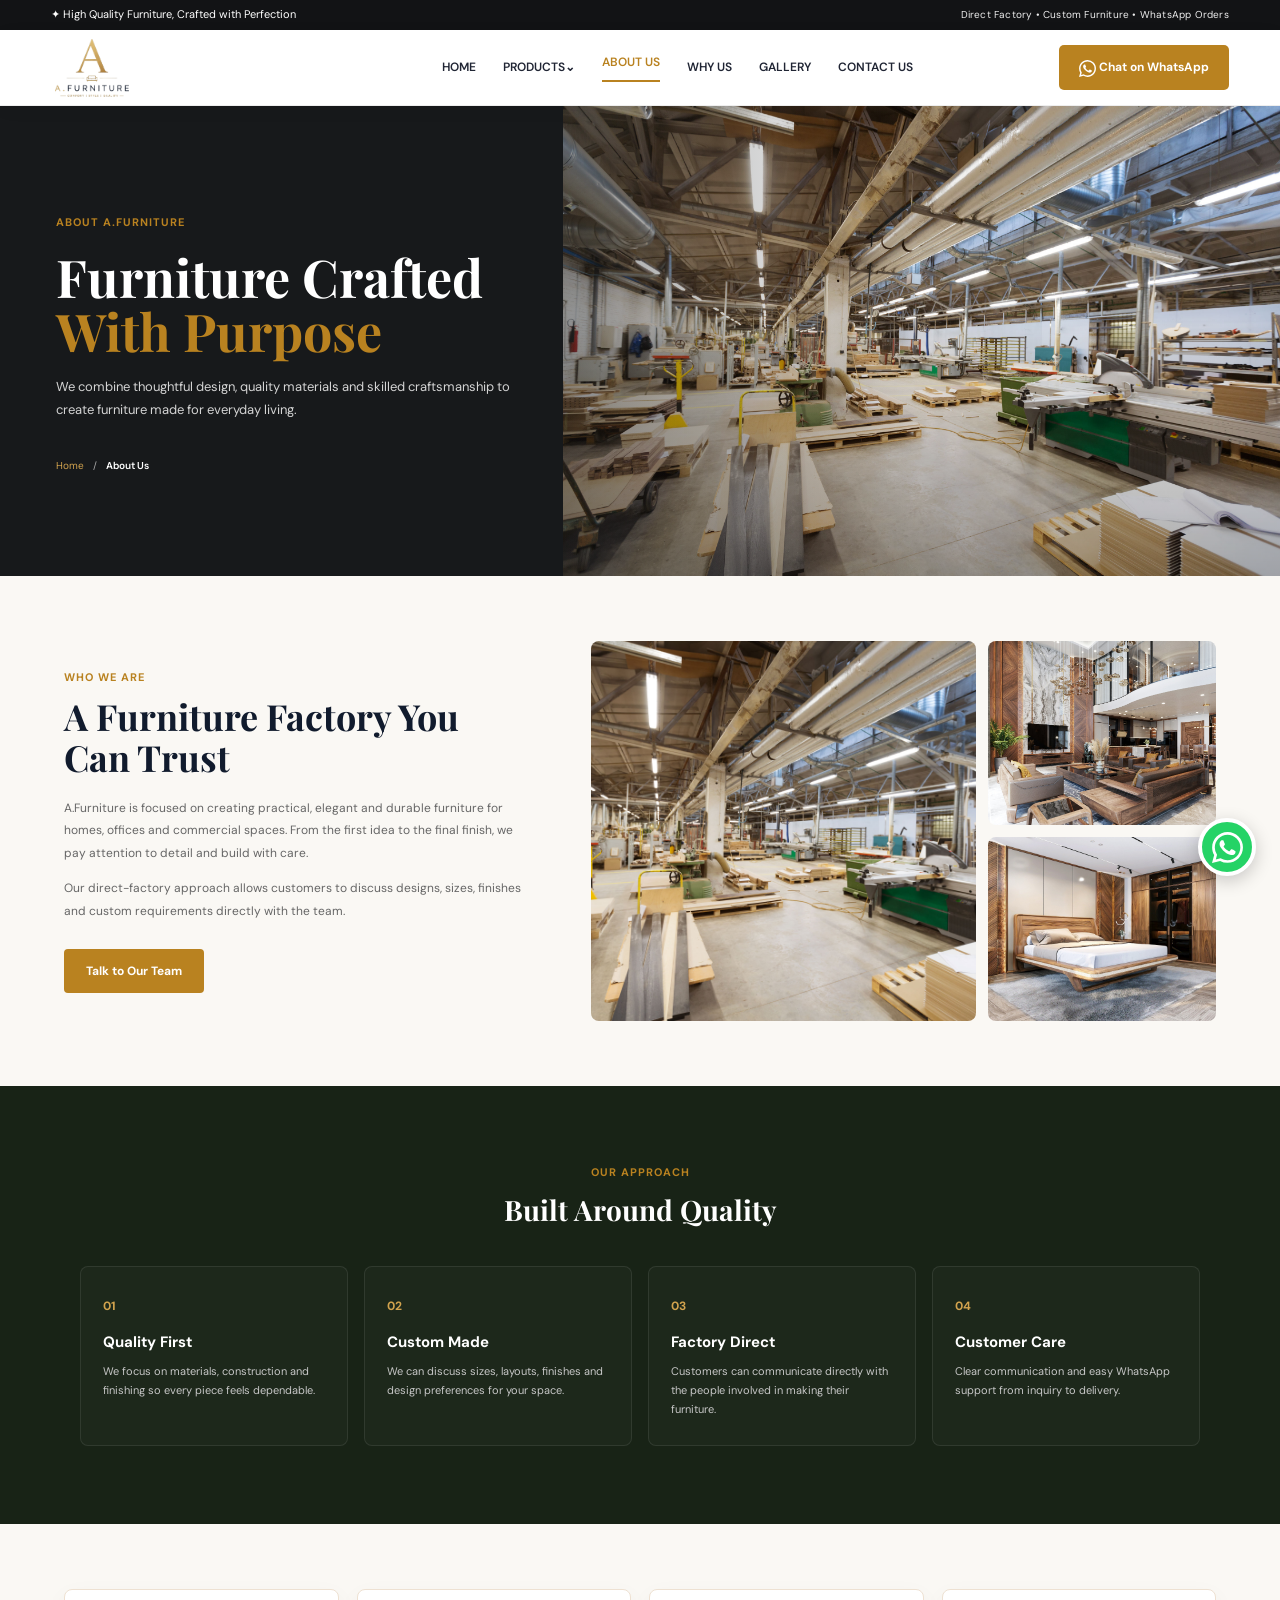
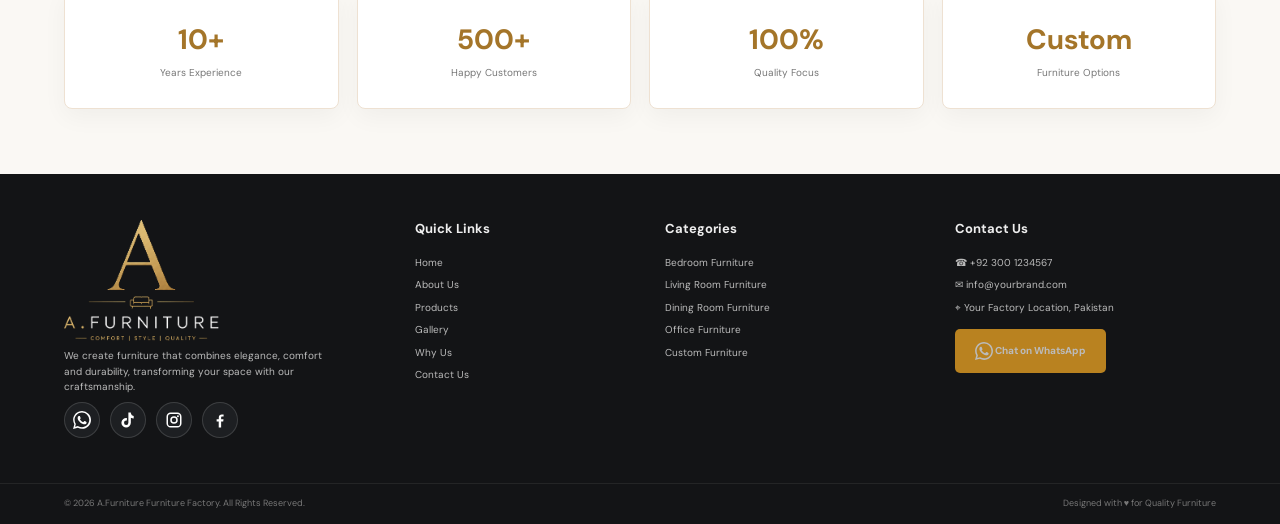
==== about.html @ dcfaf095 "Add files via upload" ====
<!DOCTYPE html>
<html lang="en">
<head>
  <meta charset="UTF-8">
  <meta name="viewport" content="width=device-width, initial-scale=1.0">
  <meta name="theme-color" content="#121315">
  <link rel="icon" type="image/png" href="assets/images/af-furniture-logo-header.png">
  <link rel="stylesheet" href="assets/css/style.css">
  <meta name="description" content="Learn about A.Furniture, our craftsmanship, quality focus, custom furniture approach and factory-direct service.">
  <title>About Us | A.Furniture Furniture Factory</title>
</head>
<body>

  <div class="top-bar"><div>✦ High Quality Furniture, Crafted with Perfection</div><div class="top-note">Direct Factory • Custom Furniture • WhatsApp Orders</div></div>

  <header class="header">
    <a class="logo" href="index.html#home" aria-label="A.Furniture Home"><img class="brand-logo brand-logo-header" src="assets/images/af-furniture-logo-header.png" alt="A.Furniture"></a>
    <button class="menu-toggle" aria-label="Open menu">☰</button>
    <nav class="nav">
      <a href="index.html#home">HOME</a>
      <a href="index.html#products">PRODUCTS⌄</a>
      <a href="about.html" class="active">ABOUT US</a>
      <a href="index.html#why-us">WHY US</a>
      <a href="index.html#gallery">GALLERY</a>
      <a href="contact.html" >CONTACT US</a>
    </nav>
    <a class="header-whatsapp" href="https://wa.me/923001234567" target="_blank" rel="noopener"><span class="wa-icon"><svg viewBox="0 0 24 24" aria-hidden="true"><path d="M20.5 3.5A11.9 11.9 0 0 0 12.03 0C5.45 0 .1 5.35.1 11.93c0 2.1.55 4.15 1.6 5.96L0 24l6.27-1.64a11.9 11.9 0 0 0 5.76 1.48h.01c6.58 0 11.93-5.35 11.93-11.93 0-3.19-1.24-6.18-3.47-8.41ZM12.04 21.83h-.01a9.86 9.86 0 0 1-5.02-1.37l-.36-.21-3.72.97.99-3.62-.23-.37a9.84 9.84 0 0 1-1.51-5.29c0-5.44 4.43-9.87 9.87-9.87 2.64 0 5.12 1.03 6.98 2.89a9.83 9.83 0 0 1 2.89 6.99c0 5.45-4.43 9.88-9.88 9.88Zm5.42-7.4c-.3-.15-1.78-.88-2.05-.98-.28-.1-.48-.15-.69.15-.2.3-.79.98-.96 1.18-.18.2-.35.23-.65.08-.3-.15-1.25-.46-2.38-1.47-.88-.78-1.47-1.74-1.64-2.03-.17-.3-.02-.46.13-.61.14-.14.3-.35.45-.53.15-.18.2-.3.3-.5.1-.2.05-.38-.03-.53-.08-.15-.69-1.66-.94-2.27-.25-.6-.5-.52-.69-.53h-.59c-.2 0-.53.08-.81.38-.28.3-1.06 1.04-1.06 2.54s1.09 2.95 1.24 3.15c.15.2 2.14 3.27 5.19 4.59.73.32 1.3.51 1.74.65.73.23 1.4.2 1.93.12.59-.09 1.78-.73 2.03-1.43.25-.7.25-1.3.18-1.43-.08-.12-.28-.2-.58-.35Z"/></svg></span> Chat on WhatsApp</a>
  </header>
  <main class="inner-page about-page">
    <section class="page-hero">
      <div class="page-hero-content">
        <span class="eyebrow">ABOUT A.FURNITURE</span>
        <h1>Furniture Crafted<br><span>With Purpose</span></h1>
        <p>We combine thoughtful design, quality materials and skilled craftsmanship to create furniture made for everyday living.</p>
        <div class="breadcrumb"><a href="index.html">Home</a><span>/</span><strong>About Us</strong></div>
      </div>
      <div class="page-hero-image" style="background-image:url('assets/images/factory.jpg')"></div>
    </section>

    <section class="about-page-intro section">
      <div class="about-page-copy">
        <span class="eyebrow">WHO WE ARE</span>
        <h2>A Furniture Factory You Can Trust</h2>
        <p>A.Furniture is focused on creating practical, elegant and durable furniture for homes, offices and commercial spaces. From the first idea to the final finish, we pay attention to detail and build with care.</p>
        <p>Our direct-factory approach allows customers to discuss designs, sizes, finishes and custom requirements directly with the team.</p>
        <a class="btn btn-gold" href="contact.html">Talk to Our Team</a>
      </div>
      <div class="about-page-images">
        <div class="about-feature"><img src="assets/images/factory.jpg" alt="A.Furniture factory workshop"></div>
        <div><img src="assets/images/hero-sofa.jpg" alt="A.Furniture furniture showroom"></div>
        <div><img src="assets/images/bed.jpg" alt="A.Furniture bedroom furniture"></div>
      </div>
    </section>

    <section class="about-values">
      <div class="section-heading"><span class="eyebrow">OUR APPROACH</span><h2>Built Around Quality</h2></div>
      <div class="about-value-grid">
        <article><span>01</span><h3>Quality First</h3><p>We focus on materials, construction and finishing so every piece feels dependable.</p></article>
        <article><span>02</span><h3>Custom Made</h3><p>We can discuss sizes, layouts, finishes and design preferences for your space.</p></article>
        <article><span>03</span><h3>Factory Direct</h3><p>Customers can communicate directly with the people involved in making their furniture.</p></article>
        <article><span>04</span><h3>Customer Care</h3><p>Clear communication and easy WhatsApp support from inquiry to delivery.</p></article>
      </div>
    </section>

    <section class="about-stats section">
      <div><strong>10+</strong><span>Years Experience</span></div>
      <div><strong>500+</strong><span>Happy Customers</span></div>
      <div><strong>100%</strong><span>Quality Focus</span></div>
      <div><strong>Custom</strong><span>Furniture Options</span></div>
    </section>
  </main>

  <!-- Footer -->
  <footer>
    <div class="footer-main">
      <div class="footer-brand">
        <div class="logo footer-logo"><img class="brand-logo brand-logo-footer" src="assets/images/af-furniture-logo.png" alt="A.Furniture"></div>
        <p>We create furniture that combines elegance, comfort and durability, transforming your space with our craftsmanship.</p>
        <div class="social-icons">
          <a href="#" aria-label="WhatsApp" title="WhatsApp"><span class="social-icon"><svg viewBox="0 0 24 24" aria-hidden="true"><path d="M20.5 3.5A11.8 11.8 0 0 0 12.1 0C5.5 0 .2 5.3.2 11.8c0 2.1.6 4.1 1.6 5.9L.1 24l6.4-1.7a11.8 11.8 0 0 0 5.6 1.4h.1c6.5 0 11.8-5.3 11.8-11.8 0-3.2-1.2-6.2-3.5-8.4Zm-8.4 18.2h-.1a9.8 9.8 0 0 1-5-1.4l-.4-.2-3.8 1 1-3.7-.2-.4a9.8 9.8 0 0 1-1.5-5.2c0-5.4 4.4-9.8 9.8-9.8 2.6 0 5.1 1 6.9 2.9a9.8 9.8 0 0 1 2.9 6.9c0 5.4-4.4 9.9-9.7 9.9Zm5.4-7.4c-.3-.1-1.7-.8-2-.9-.3-.1-.5-.1-.7.2l-.9 1.1c-.2.2-.3.2-.6.1-.3-.2-1.2-.5-2.3-1.4-.9-.8-1.4-1.7-1.6-2-.2-.3 0-.5.1-.6l.4-.5c.1-.2.2-.3.3-.5.1-.2.1-.4 0-.5-.1-.2-.7-1.6-.9-2.2-.2-.6-.5-.5-.7-.5h-.6c-.2 0-.5.1-.8.4-.3.3-1 1-1 2.5s1 2.9 1.2 3.1c.1.2 2.1 3.2 5 4.4.7.3 1.3.5 1.7.6.7.2 1.3.2 1.8.1.6-.1 1.7-.7 2-1.4.2-.7.2-1.3.2-1.4-.1-.2-.3-.3-.6-.4Z"/></svg></span></a>
          <a href="#" aria-label="TikTok" title="TikTok"><span class="social-icon"><svg viewBox="0 0 24 24" aria-hidden="true"><path d="M19.6 6.7a4.8 4.8 0 0 1-3.8-3.8V2h-3.3v13.6a2.9 2.9 0 1 1-2.9-2.9c.3 0 .6.1.9.1V9.4a6.3 6.3 0 1 0 5.3 6.3V9.1a8.2 8.2 0 0 0 3.8.9V6.7Z"/></svg></span></a>
          <a href="#" aria-label="Instagram" title="Instagram"><span class="social-icon"><svg viewBox="0 0 24 24" aria-hidden="true"><path d="M7.5 2h9A5.5 5.5 0 0 1 22 7.5v9a5.5 5.5 0 0 1-5.5 5.5h-9A5.5 5.5 0 0 1 2 16.5v-9A5.5 5.5 0 0 1 7.5 2Zm0 2A3.5 3.5 0 0 0 4 7.5v9A3.5 3.5 0 0 0 7.5 20h9a3.5 3.5 0 0 0 3.5-3.5v-9A3.5 3.5 0 0 0 16.5 4h-9ZM12 7a5 5 0 1 1 0 10 5 5 0 0 1 0-10Zm0 2a3 3 0 1 0 0 6 3 3 0 0 0 0-6Zm5.25-3.25a1.25 1.25 0 1 1 0 2.5 1.25 1.25 0 0 1 0-2.5Z"/></svg></span></a>
          <a href="#" aria-label="Facebook" title="Facebook"><span class="social-icon"><svg viewBox="0 0 24 24" aria-hidden="true"><path d="M13.5 22v-8h2.8l.4-3.1h-3.2V8.9c0-.9.3-1.5 1.6-1.5h1.7V4.6c-.3 0-1.3-.1-2.4-.1-2.4 0-4 1.5-4 4.1v2.3H7.5V14h2.8v8h3.2Z"/></svg></span></a>
        </div>
      </div>

      <div><h4>Quick Links</h4><a href="index.html#home">Home</a><a href="about.html">About Us</a><a href="index.html#products">Products</a><a href="index.html#gallery">Gallery</a><a href="index.html#why-us">Why Us</a><a href="contact.html">Contact Us</a></div>

      <div><h4>Categories</h4><a href="#">Bedroom Furniture</a><a href="#">Living Room Furniture</a><a href="#">Dining Room Furniture</a><a href="#">Office Furniture</a><a href="#">Custom Furniture</a></div>

      <div><h4>Contact Us</h4><p>☎ +92 300 1234567</p><p>✉ info@yourbrand.com</p><p>⌖ Your Factory Location, Pakistan</p><a class="footer-whatsapp" href="https://wa.me/923001234567" target="_blank" rel="noopener"><span class="wa-icon"><svg viewBox="0 0 24 24" aria-hidden="true"><path d="M20.5 3.5A11.9 11.9 0 0 0 12.03 0C5.45 0 .1 5.35.1 11.93c0 2.1.55 4.15 1.6 5.96L0 24l6.27-1.64a11.9 11.9 0 0 0 5.76 1.48h.01c6.58 0 11.93-5.35 11.93-11.93 0-3.19-1.24-6.18-3.47-8.41ZM12.04 21.83h-.01a9.86 9.86 0 0 1-5.02-1.37l-.36-.21-3.72.97.99-3.62-.23-.37a9.84 9.84 0 0 1-1.51-5.29c0-5.44 4.43-9.87 9.87-9.87 2.64 0 5.12 1.03 6.98 2.89a9.83 9.83 0 0 1 2.89 6.99c0 5.45-4.43 9.88-9.88 9.88Zm5.42-7.4c-.3-.15-1.78-.88-2.05-.98-.28-.1-.48-.15-.69.15-.2.3-.79.98-.96 1.18-.18.2-.35.23-.65.08-.3-.15-1.25-.46-2.38-1.47-.88-.78-1.47-1.74-1.64-2.03-.17-.3-.02-.46.13-.61.14-.14.3-.35.45-.53.15-.18.2-.3.3-.5.1-.2.05-.38-.03-.53-.08-.15-.69-1.66-.94-2.27-.25-.6-.5-.52-.69-.53h-.59c-.2 0-.53.08-.81.38-.28.3-1.06 1.04-1.06 2.54s1.09 2.95 1.24 3.15c.15.2 2.14 3.27 5.19 4.59.73.32 1.3.51 1.74.65.73.23 1.4.2 1.93.12.59-.09 1.78-.73 2.03-1.43.25-.7.25-1.3.18-1.43-.08-.12-.28-.2-.58-.35Z"/></svg></span> Chat on WhatsApp</a></div>
    </div>
    <div class="footer-bottom"><span>© 2026 A.Furniture Furniture Factory. All Rights Reserved.</span><span>Designed with ♥ for Quality Furniture</span></div>
  </footer>

  <!-- Floating WhatsApp: stays on the RIGHT while scrolling -->
  <a class="floating-whatsapp" href="https://wa.me/923001234567" target="_blank" rel="noopener" aria-label="Chat on WhatsApp"><span class="floating-wa-icon"><svg viewBox="0 0 24 24" aria-hidden="true"><path d="M20.5 3.5A11.9 11.9 0 0 0 12.03 0C5.45 0 .1 5.35.1 11.93c0 2.1.55 4.15 1.6 5.96L0 24l6.27-1.64a11.9 11.9 0 0 0 5.76 1.48h.01c6.58 0 11.93-5.35 11.93-11.93 0-3.19-1.24-6.18-3.47-8.41ZM12.04 21.83h-.01a9.86 9.86 0 0 1-5.02-1.37l-.36-.21-3.72.97.99-3.62-.23-.37a9.84 9.84 0 0 1-1.51-5.29c0-5.44 4.43-9.87 9.87-9.87 2.64 0 5.12 1.03 6.98 2.89a9.83 9.83 0 0 1 2.89 6.99c0 5.45-4.43 9.88-9.88 9.88Zm5.42-7.4c-.3-.15-1.78-.88-2.05-.98-.28-.1-.48-.15-.69.15-.2.3-.79.98-.96 1.18-.18.2-.35.23-.65.08-.3-.15-1.25-.46-2.38-1.47-.88-.78-1.47-1.74-1.64-2.03-.17-.3-.02-.46.13-.61.14-.14.3-.35.45-.53.15-.18.2-.3.3-.5.1-.2.05-.38-.03-.53-.08-.15-.69-1.66-.94-2.27-.25-.6-.5-.52-.69-.53h-.59c-.2 0-.53.08-.81.38-.28.3-1.06 1.04-1.06 2.54s1.09 2.95 1.24 3.15c.15.2 2.14 3.27 5.19 4.59.73.32 1.3.51 1.74.65.73.23 1.4.2 1.93.12.59-.09 1.78-.73 2.03-1.43.25-.7.25-1.3.18-1.43-.08-.12-.28-.2-.58-.35Z"/></svg></span>
    <em>Chat on WhatsApp</em>
  </a>

  <button class="back-top" aria-label="Back to top">↑</button>


  <script src="assets/js/script.js"></script>
</body>
</html>
---- assets/css/style.css ----
@import url('https://fonts.googleapis.com/css2?family=DM+Sans:wght@400;500;600;700&family=Playfair+Display:wght@500;600;700&display=swap');

:root{
  --gold:#b98220;
  --gold-dark:#986717;
  --navy:#111b2d;
  --text:#202534;
  --muted:#6d6f75;
  --cream:#faf7f1;
  --line:#e9e2d7;
  --dark:#121315;
  --white:#fff;
}
*{box-sizing:border-box;margin:0;padding:0}
html{scroll-behavior:smooth}
body{font-family:"DM Sans",sans-serif;color:var(--text);background:#fff;line-height:1.55}
a{text-decoration:none;color:inherit}
.top-bar{height:30px;background:#121315;color:#fff;display:flex;justify-content:space-between;align-items:center;padding:0 4%;font-size:11px}
.top-note{font-size:10px;color:#eee;letter-spacing:.2px}
.header{height:76px;display:flex;align-items:center;gap:30px;padding:0 4%;background:#fff;border-bottom:1px solid #eee;position:sticky;top:0;z-index:1000}
.logo{display:flex;align-items:center;gap:10px;min-width:245px}
.logo-mark{font-size:38px;color:var(--gold);font-weight:700}
.logo strong{display:block;font-size:19px;letter-spacing:.4px}
.logo small{display:block;font-size:9px;letter-spacing:1.4px;color:#777}
.nav{display:flex;align-items:center;justify-content:center;gap:27px;flex:1}
.nav a{font-size:12px;font-weight:600}
.nav a.active{color:var(--gold);border-bottom:2px solid var(--gold);padding-bottom:8px}
.header-whatsapp,.footer-whatsapp{background:var(--gold);color:#fff;padding:13px 20px;border-radius:5px;font-size:12px;font-weight:700;white-space:nowrap}
.menu-toggle{display:none;background:none;border:0;font-size:24px}

.hero{height:455px;position:relative;display:flex;overflow:hidden;background:var(--cream)}
.hero-content{width:44%;padding:72px 0 50px 7%;position:relative;z-index:3;background:linear-gradient(90deg,#faf7f1 70%,rgba(250,247,241,.78) 100%)}
.eyebrow{font-size:11px;font-weight:700;letter-spacing:1px;color:var(--gold);display:block;margin-bottom:7px}
h1,h2{font-family:"Playfair Display",serif;color:var(--navy)}
h1{font-size:48px;line-height:1.12;margin-bottom:18px}
h1 span{color:var(--gold)}
.hero-content p{max-width:420px;color:#444;font-size:14px;margin-bottom:24px}
.hero-actions{display:flex;gap:12px}
.btn{display:inline-flex;align-items:center;justify-content:center;padding:12px 21px;border-radius:4px;font-size:12px;font-weight:700;border:1px solid transparent}
.btn-gold{background:var(--gold);color:#fff}
.btn-outline{border-color:#caa66a;background:#fff;color:#5c471f}
.btn.small{padding:10px 18px}
.hero-image{position:absolute;right:0;top:0;width:66%;height:100%;background:linear-gradient(135deg,#d9c5a9,#9b744d 45%,#4c3829);z-index:1}
.image-placeholder,.placeholder-small,.placeholder-product,.placeholder-factory,.placeholder-gallery{background-image:linear-gradient(135deg,rgba(255,255,255,.05),rgba(52,37,25,.55)),radial-gradient(circle at 70% 30%,#ead7bd 0,#b28b60 32%,#624833 70%,#33261e 100%);display:flex;align-items:center;justify-content:center;color:rgba(255,255,255,.65);text-align:center;font-size:12px;letter-spacing:1px}
.placeholder-content{display:flex;flex-direction:column;gap:5px}
.placeholder-content small{font-size:10px;opacity:.75}
.slider-arrow{position:absolute;z-index:5;top:50%;transform:translateY(-50%);width:38px;height:38px;border:0;border-radius:50%;background:#fff;box-shadow:0 3px 12px #0002;font-size:26px;color:#777}
.slider-arrow.left{left:18px}.slider-arrow.right{right:18px}
.slider-dots{position:absolute;z-index:5;bottom:15px;left:50%;display:flex;gap:7px}
.slider-dots span{width:8px;height:8px;background:#fff;border-radius:50%;border:1px solid #999}.slider-dots .active{background:var(--gold)}

.benefits{width:94%;margin:-28px auto 0;position:relative;z-index:10;background:#fff;border-radius:8px;box-shadow:0 7px 25px #00000012;display:grid;grid-template-columns:repeat(4,1fr);padding:23px 30px}
.benefit{display:flex;gap:14px;align-items:center;padding:0 22px;border-right:1px solid #eee}
.benefit:last-child{border:0}.benefit>span{font-size:28px;color:var(--gold)}
.benefit b{font-size:12px;display:block;margin-bottom:4px}.benefit small{display:block;font-size:10px;color:#777}

.section{padding:65px 5%}
.section-heading{text-align:center;margin-bottom:35px}
.section-heading h2,.section-title-row h2{font-size:28px}
.section-heading i{display:block;width:45px;height:2px;background:var(--gold);margin:12px auto}
.category-grid{display:grid;grid-template-columns:repeat(5,1fr);gap:13px}
.category-card{border:1px solid #eee;border-radius:5px;overflow:hidden;background:#fff;box-shadow:0 3px 12px #00000008;padding-bottom:14px}
.card-image{height:120px}.placeholder-small{background-image:linear-gradient(135deg,rgba(0,0,0,.1),rgba(53,37,25,.5)),linear-gradient(135deg,#cbb28f,#705039)}
.category-card h3{font-size:12px;padding:12px 12px 2px}.category-card span{font-size:10px;color:#777;padding:0 12px}.category-card:hover{transform:translateY(-3px);transition:.25s}

.products-section{background:#fcfaf7}
.section-title-row{display:flex;align-items:end;justify-content:space-between;margin-bottom:24px}
.product-grid{display:grid;grid-template-columns:repeat(4,1fr);gap:18px}
.product-card{background:#fff;border:1px solid #eee;border-radius:5px;overflow:hidden}
.product-image{height:215px}.placeholder-product{background-image:linear-gradient(135deg,rgba(255,255,255,.05),rgba(44,30,20,.4)),linear-gradient(135deg,#e5d5bd,#856044)}
.product-info{padding:12px}.product-info h3{font-size:12px;margin-bottom:3px}.product-info>strong{font-size:12px;display:block;margin-bottom:10px}.product-info>a{border:1px solid #d4b47b;color:#80601f;display:block;text-align:center;padding:9px;border-radius:4px;font-size:11px;font-weight:700}

.about{display:grid;grid-template-columns:.9fr 1.35fr;gap:50px;align-items:center}
.about-copy h2{font-size:30px;line-height:1.2;margin-bottom:13px}.about-copy>p{font-size:12px;color:#666;max-width:470px;margin-bottom:22px}
.stats{display:flex;gap:25px;margin-bottom:20px}.stats div strong{display:block;color:var(--gold);font-size:18px}.stats div span{font-size:9px;color:#777}
.about-gallery{display:grid;grid-template-columns:1.35fr .9fr;grid-template-rows:1fr 1fr;gap:10px;height:330px}
.factory-main{grid-row:1/3}.placeholder-factory{border-radius:4px;background-image:linear-gradient(135deg,rgba(0,0,0,.05),rgba(44,30,20,.5)),linear-gradient(135deg,#c4a47b,#60442e)}

.why-us{background:#182316;color:#fff;padding:55px 5%}.why-us h2{color:#fff}
.why-grid{display:grid;grid-template-columns:repeat(4,1fr);max-width:1200px;margin:auto;gap:18px}.why-grid>div{padding:25px;border:1px solid #ffffff18;border-radius:5px}.why-grid span{color:#d2a34e;font-weight:700}.why-grid h3{font-size:14px;margin:12px 0 6px}.why-grid p{font-size:11px;color:#c7c7c7}

.testimonial-grid{display:grid;grid-template-columns:repeat(3,1fr);gap:18px}.testimonial-grid article{border:1px solid #eee;padding:22px;border-radius:6px;box-shadow:0 4px 15px #00000006}.testimonial-grid b{color:var(--gold);font-size:32px}.testimonial-grid p{font-size:12px;color:#555;margin-bottom:12px}.testimonial-grid strong{font-size:11px}.testimonial-grid span{float:right;color:var(--gold)}

.gallery-grid{display:grid;grid-template-columns:repeat(5,1fr);gap:10px}.gallery-img{height:145px;border-radius:5px}.placeholder-gallery{background-image:linear-gradient(135deg,rgba(0,0,0,.08),rgba(55,37,23,.45)),linear-gradient(135deg,#d5b991,#795537)}

footer{background:#131416;color:#eee}.footer-main{display:grid;grid-template-columns:1.5fr 1fr 1.2fr 1.3fr;gap:50px;padding:45px 5%}.footer-brand p{font-size:11px;color:#aaa;max-width:260px;margin:15px 0}.footer-logo{min-width:0}.footer-main h4{font-size:13px;margin-bottom:15px}.footer-main>div>a,.footer-main>div>p{display:block;font-size:10px;color:#bbb;margin:7px 0}.social-icons{display:flex;gap:8px}.social-icons a{font-size:9px!important;color:#ddd!important}.footer-whatsapp{display:inline-block!important;margin-top:8px}
.footer-bottom{border-top:1px solid #ffffff12;padding:13px 5%;display:flex;justify-content:space-between;font-size:9px;color:#777}

.floating-whatsapp{position:fixed;right:24px;bottom:24px;width:58px;height:58px;border-radius:50%;background:#25d366;color:#fff;display:flex;align-items:center;justify-content:center;box-shadow:0 5px 18px #0003;z-index:2000;font-size:27px;border:4px solid #fff}
.floating-whatsapp em{position:absolute;right:65px;background:#222;color:#fff;padding:7px 10px;border-radius:4px;font-size:10px;font-style:normal;white-space:nowrap;opacity:0;pointer-events:none;transition:.2s}
.floating-whatsapp:hover em{opacity:1}
.back-top{position:fixed;right:25px;bottom:92px;width:36px;height:36px;border:0;border-radius:4px;background:#8d6527;color:#fff;z-index:1500;display:none}

@media(max-width:1000px){
  .nav{gap:14px}.logo{min-width:190px}.header-whatsapp{padding:10px 13px}
  h1{font-size:40px}.hero-content{width:50%}.hero-image{width:62%}
  .category-grid,.gallery-grid{grid-template-columns:repeat(6,1fr)}
  .category-card,.gallery-img{grid-column:span 2}
  .category-card:nth-last-child(-n+2),.gallery-img:nth-last-child(-n+2){grid-column:span 3}
  .product-grid{grid-template-columns:repeat(2,1fr)}
  .about{grid-template-columns:1fr}.why-grid{grid-template-columns:repeat(2,1fr)}
}
@media(max-width:720px){
  .top-bar{padding:0 15px}.social-top{display:none}
  .header{height:68px;padding:0 15px;justify-content:space-between}.logo{min-width:auto}.logo strong{font-size:16px}.logo small{font-size:7px}
  .menu-toggle{display:block}.nav{position:absolute;display:none;left:0;right:0;top:68px;background:#fff;flex-direction:column;align-items:flex-start;padding:20px;gap:18px;box-shadow:0 8px 15px #0001}.nav.open{display:flex}.header-whatsapp{display:none}
  .hero{height:570px;display:block}.hero-content{width:100%;height:55%;padding:45px 7%;background:linear-gradient(#faf7f1 65%,rgba(250,247,241,.2))}
  .hero-image{top:40%;width:100%;height:60%}h1{font-size:36px}.hero-content p{font-size:12px}
  .benefits{grid-template-columns:1fr 1fr;padding:12px;margin-top:-15px}.benefit{padding:12px;border-right:0}.benefit>span{font-size:21px}.benefit small{font-size:8px}
  .section{padding:48px 5%}.section-heading h2,.section-title-row h2{font-size:24px}
  .category-grid,.gallery-grid{grid-template-columns:1fr 1fr}
  .category-card,.gallery-img,.category-card:nth-last-child(-n+2),.gallery-img:nth-last-child(-n+2){grid-column:auto}
  .product-grid{grid-template-columns:1fr 1fr;gap:10px}.product-image{height:160px}
  .section-title-row{align-items:start;gap:10px}.section-title-row .btn{font-size:9px;padding:8px}
  .about-gallery{height:250px}.stats{gap:12px}.stats div span{font-size:8px}
  .why-grid{grid-template-columns:1fr}.testimonial-grid{grid-template-columns:1fr}.gallery-grid{grid-template-columns:1fr 1fr}.gallery-img{height:120px}
  .footer-main{grid-template-columns:1fr 1fr;gap:30px;padding:35px 7%}.footer-bottom{flex-direction:column;gap:5px}
  .floating-whatsapp{right:16px;bottom:16px}.floating-whatsapp em{display:none}.back-top{right:18px;bottom:84px}
}
@media(max-width:430px){
  .hero-actions{flex-direction:column;align-items:flex-start}.hero-actions .btn{width:180px}
  .benefits{grid-template-columns:1fr}.category-grid,.product-grid{grid-template-columns:1fr}
  .gallery-grid{grid-template-columns:1fr 1fr}.footer-main{grid-template-columns:1fr}
}

.product-link{display:block}
.product-link .product-info{padding-bottom:7px}
.product-card:hover{box-shadow:0 10px 28px rgba(0,0,0,.09);transform:translateY(-3px);transition:.25s}
.product-actions{display:grid;grid-template-columns:1fr 1.25fr;gap:8px;padding:0 12px 12px}
.details-btn,.product-wa{display:flex;align-items:center;justify-content:center;padding:9px 5px;border-radius:4px;font-size:10px;font-weight:700}
.details-btn{border:1px solid #d8d0c3;color:#5d5d5d;background:#fff}
.product-wa{border:1px solid #d4b47b;color:#80601f;background:#fff}

.wa-icon{display:inline-flex;width:17px;height:17px;vertical-align:middle}
.wa-icon svg,.social-icon svg,.floating-wa-icon svg{width:100%;height:100%;fill:currentColor}
.social-icons{display:flex;align-items:center;gap:10px;margin-top:4px}
.social-icons a{display:flex!important;align-items:center!important;justify-content:center!important;width:34px;height:34px;border:1px solid #ffffff24;border-radius:50%;background:#1d1f22;color:#fff!important}
.social-icon{display:flex;align-items:center;justify-content:center;font-size:14px!important;font-weight:700;line-height:1}
.social-icon.instagram{font-size:22px!important}
.social-icon.facebook{font-family:Arial,sans-serif;font-size:20px!important}
.social-icon.wa-footer{width:18px;height:18px}
.floating-wa-icon{width:31px;height:31px;display:flex;color:#fff}
.floating-whatsapp .floating-wa-icon svg{fill:currentColor}
.footer-whatsapp .wa-icon{width:18px;height:18px}

.nav a{transition:color .2s ease,border-color .2s ease}
.nav a.active{color:var(--gold);border-bottom:2px solid var(--gold);padding-bottom:8px}


/* A.Furniture logo */
.logo{align-items:center}
.brand-logo{display:block;width:auto;object-fit:contain}
.brand-logo-header{width:82px;height:62px}
.brand-logo-footer{width:155px;height:122px}

/* Real image styling */
.hero-image{background-position:center;background-size:cover;background-repeat:no-repeat;transition:background-image .45s ease,opacity .25s ease}
.card-image img,.product-image img,.factory-main img,.factory-small img,.gallery-img img{width:100%;height:100%;display:block;object-fit:cover}
.card-image img,.product-image img,.gallery-img img{transition:transform .35s ease}
.category-card:hover .card-image img,.product-card:hover .product-image img,.gallery-img:hover img{transform:scale(1.04)}
.factory-main,.factory-small{overflow:hidden;border-radius:4px}
.detail-image{background-size:cover!important;background-position:center!important;background-repeat:no-repeat!important}

.social-icons{display:flex;align-items:center;gap:10px}
.social-icons a{display:flex!important;align-items:center!important;justify-content:center!important;width:36px;height:36px;border-radius:50%;padding:0!important}
.social-icon{display:flex!important;width:18px;height:18px;align-items:center;justify-content:center;font-size:0!important}
.social-icon svg{width:18px;height:18px;display:block;fill:currentColor}
.nav a{transition:color .2s ease,border-color .2s ease}
.nav a.active{color:var(--gold);border-bottom:2px solid var(--gold);padding-bottom:8px}

.hero-image{
  width:100%;
  height:100%;
  min-height:420px;
  background-size:cover;
  background-position:center;
  background-repeat:no-repeat;
  transition:background-image .45s ease;
}
.slider-dots span{cursor:pointer;display:inline-block}
.review-person{display:flex;align-items:center;gap:12px}
.review-person span{display:block;font-size:13px;opacity:.7;margin-top:3px}
.review-avatar{width:52px;height:52px;border-radius:50%;overflow:hidden;flex:0 0 52px}
.review-avatar img{width:100%;height:100%;object-fit:cover;display:block}
.review-stars{letter-spacing:2px;margin:12px 0 8px}

/* Final hero + reviews */
.hero-image{
  width:100%;height:100%;min-height:420px;
  background-position:center;background-size:cover;background-repeat:no-repeat;
  transition:opacity .25s ease;
}
.slider-dots [data-slide]{cursor:pointer}
.reviews-section{padding:80px 0}
.reviews-grid{display:grid;grid-template-columns:repeat(3,1fr);gap:24px}
.review-card{padding:26px;border-radius:10px;background:#fff;box-shadow:0 10px 30px rgba(0,0,0,.07)}
.review-person{display:flex;align-items:center;gap:14px}
.review-avatar{width:58px;height:58px;border-radius:50%;object-fit:cover;display:block}
.review-person strong{display:block}
.review-person small{display:block;opacity:.65;margin-top:3px}
.review-stars{margin:14px 0 10px;letter-spacing:2px}
@media(max-width:800px){.reviews-grid{grid-template-columns:1fr}.hero-image{min-height:300px}}

.hero-image{
  position:absolute;
  right:0;
  top:0;
  width:66%;
  height:100%;
  z-index:1;
  background-position:center;
  background-size:cover;
  background-repeat:no-repeat;
  transition:opacity .25s ease;
}
.slider-arrow{cursor:pointer}
.slider-dots{cursor:pointer}


/* Mobile image visibility/fix: keep hero image inside the mobile hero instead of the later desktop min-height rule. */
@media(max-width:720px){
  .hero-image{top:40%;right:0;width:100%;height:60%;min-height:0;z-index:1;background-size:cover;background-position:center}
  .card-image img,.product-image img,.factory-main img,.factory-small img,.gallery-img img{display:block;width:100%;height:100%;visibility:visible;opacity:1}
}
@media(max-width:430px){
  .brand-logo-header{width:72px;height:58px}
  .brand-logo-footer{width:145px;height:114px}
}


/* ===== Premium polish / A.Furniture upgrade ===== */
::selection{background:var(--gold);color:#fff}
body{overflow-x:hidden}
.header{backdrop-filter:blur(10px);background:rgba(255,255,255,.96);box-shadow:0 4px 18px rgba(0,0,0,.035)}
.logo{flex-shrink:0}
.brand-logo-header{height:58px}
.hero::after{content:"";position:absolute;inset:0 0 0 34%;z-index:2;pointer-events:none;background:linear-gradient(90deg,rgba(18,19,21,0) 0%,rgba(18,19,21,.04) 45%,rgba(18,19,21,.16) 100%)}
.hero-content{box-shadow:18px 0 45px rgba(0,0,0,.04)}
.hero-trust{display:flex;flex-wrap:wrap;gap:10px;margin:-8px 0 22px;color:#5f5a51;font-size:10px;font-weight:600}
.hero-trust span{padding:5px 9px;border:1px solid #e4d9c7;border-radius:999px;background:rgba(255,255,255,.62)}
.btn{transition:transform .22s ease,box-shadow .22s ease,background .22s ease}
.btn:hover{transform:translateY(-2px);box-shadow:0 8px 20px rgba(0,0,0,.1)}
.benefits{border:1px solid #f0ebe3}
.benefit>span{font-size:25px}
.category-card{transition:transform .25s ease,box-shadow .25s ease,border-color .25s ease}
.category-card:hover{box-shadow:0 14px 28px rgba(0,0,0,.09);border-color:#dec69b}
.card-image{position:relative;overflow:hidden}
.card-image::after,.product-image::after{content:"";position:absolute;inset:0;background:linear-gradient(180deg,rgba(0,0,0,0) 55%,rgba(0,0,0,.18));pointer-events:none}
.category-card h3{font-size:13px}
.category-card span{display:block;margin-top:2px;color:#9a6c1e}
.product-card{position:relative;transition:transform .25s ease,box-shadow .25s ease,border-color .25s ease}
.product-image{position:relative;overflow:hidden}
.product-badge{position:absolute;z-index:2;top:10px;left:10px;background:rgba(18,19,21,.88);color:#fff;padding:5px 8px;border-radius:999px;font-size:8px;font-weight:700;letter-spacing:.7px}
.product-note{display:block;color:#888;font-size:9px;margin:-4px 0 9px}
.product-info h3{font-size:13px}
.product-info>strong{color:#93691f;font-size:13px}
.product-actions a{transition:all .2s ease}
.details-btn:hover{border-color:#b98220;color:#80601f}
.product-wa:hover{background:#b98220;color:#fff}
.about{position:relative}
.about-copy h2{font-size:32px}
.stats div{min-width:95px}
.why-us{position:relative;overflow:hidden}
.why-us::before{content:"";position:absolute;width:420px;height:420px;border:1px solid rgba(210,163,78,.12);border-radius:50%;right:-180px;top:-150px}
.why-grid{grid-template-columns:repeat(3,1fr)}
.why-grid>div{transition:transform .25s ease,border-color .25s ease;background:rgba(255,255,255,.015)}
.why-grid>div:hover{transform:translateY(-4px);border-color:rgba(210,163,78,.45)}
.testimonials{background:#fff}
.review-card{transition:transform .25s ease,box-shadow .25s ease;border:1px solid #eee}
.review-card:hover{transform:translateY(-4px);box-shadow:0 16px 34px rgba(0,0,0,.1)}
.social-gallery{background:#fcfaf7}
.gallery-img{position:relative;overflow:hidden;cursor:pointer;border:0;padding:0;background:#eee}
.gallery-img::after{content:"⌕";position:absolute;right:10px;bottom:10px;width:30px;height:30px;border-radius:50%;background:rgba(18,19,21,.75);color:#fff;display:flex;align-items:center;justify-content:center;font-size:17px;opacity:0;transition:.25s}
.gallery-img:hover::after{opacity:1}
.gallery-img img{transition:transform .45s ease,filter .35s ease}
.gallery-img:hover img{transform:scale(1.07);filter:brightness(.9)}
.contact-section{padding:70px 5%;background:#f3eee6}
.contact-inner{max-width:1120px;margin:auto;display:flex;align-items:center;justify-content:space-between;gap:35px;padding:38px 44px;border-radius:10px;background:#fff;box-shadow:0 16px 45px rgba(0,0,0,.07);border:1px solid #ebe1d2}
.contact-inner h2{font-size:32px;margin-bottom:8px}
.contact-inner p{max-width:650px;color:#666;font-size:12px}
.contact-actions{display:flex;gap:10px;flex-shrink:0}
.btn-light{background:#fff;border:1px solid #d8c29d;color:#76551f}
.lightbox{position:fixed;inset:0;background:rgba(0,0,0,.88);z-index:5000;display:none;align-items:center;justify-content:center;padding:35px}
.lightbox.open{display:flex}
.lightbox img{max-width:min(100%,1100px);max-height:88vh;object-fit:contain;border-radius:5px;box-shadow:0 20px 70px #000}
.lightbox-close{position:absolute;top:18px;right:24px;width:42px;height:42px;border:1px solid #ffffff44;border-radius:50%;background:#ffffff12;color:#fff;font-size:30px;cursor:pointer}
.back-top{cursor:pointer;transition:transform .2s ease,opacity .2s ease}
.back-top:hover{transform:translateY(-2px)}
.reveal{opacity:0;transform:translateY(18px);transition:opacity .65s ease,transform .65s ease}
.reveal.revealed{opacity:1;transform:none}

@media(max-width:1000px){
  .why-grid{grid-template-columns:repeat(2,1fr)}
  .contact-inner{padding:30px}
}
@media(max-width:720px){
  .hero::after{inset:0;top:40%;background:linear-gradient(180deg,rgba(18,19,21,0) 0%,rgba(18,19,21,.12) 100%)}
  .hero-content{box-shadow:none}
  .hero-trust{gap:6px;margin-top:-2px}
  .hero-trust span{font-size:8px;padding:4px 7px}
  .why-grid{grid-template-columns:1fr}
  .contact-inner{display:block;padding:28px 22px}
  .contact-inner h2{font-size:27px}
  .contact-actions{margin-top:18px;flex-wrap:wrap}
  .contact-actions .btn{min-width:145px}
  .gallery-img::after{opacity:1}
}
@media(max-width:430px){
  .hero-trust{max-width:310px}
  .hero-trust span{font-size:7.5px}
  .product-badge{font-size:7px;padding:4px 6px}
  .product-note{font-size:8px}
}
@media(prefers-reduced-motion:reduce){*,*::before,*::after{scroll-behavior:auto!important;transition:none!important;animation:none!important}.reveal{opacity:1;transform:none}}


/* ===== Separate About / Contact pages ===== */
.inner-page{background:#faf8f4}
.page-hero{min-height:470px;position:relative;display:grid;grid-template-columns:44% 56%;overflow:hidden;background:#17191b;color:#fff}
.page-hero-content{position:relative;z-index:2;display:flex;flex-direction:column;justify-content:center;padding:75px 7% 70px 10%;background:linear-gradient(90deg,#17191b 0%,#17191bf2 76%,rgba(23,25,27,.35) 100%)}
.page-hero-content h1{font-size:52px;line-height:1.05;margin:12px 0 16px;color:#fff}
.page-hero-content h1 span{color:var(--gold)}
.page-hero-content p{max-width:520px;color:#d4d4d4;font-size:13px;line-height:1.8;margin-bottom:24px}
.page-hero-image{min-height:470px;background-size:cover;background-position:center;position:relative}
.page-hero-image::after{content:"";position:absolute;inset:0;background:linear-gradient(90deg,rgba(23,25,27,.4),rgba(23,25,27,0) 50%),linear-gradient(0deg,rgba(0,0,0,.28),transparent 55%)}
.breadcrumb{display:flex;align-items:center;gap:9px;color:#aaa;font-size:10px;margin-top:12px}
.breadcrumb a{color:#d2a34e}.breadcrumb strong{font-weight:600;color:#fff}
.about-page-intro{display:grid;grid-template-columns:.85fr 1.15fr;gap:65px;align-items:center}
.about-page-copy h2{font-size:36px;line-height:1.15;margin:10px 0 18px}.about-page-copy p{color:#666;font-size:12px;line-height:1.9;max-width:520px;margin-bottom:12px}.about-page-copy .btn{margin-top:14px}
.about-page-images{display:grid;grid-template-columns:1.35fr .8fr;grid-template-rows:1fr 1fr;gap:12px;height:380px}.about-page-images>div{overflow:hidden;border-radius:8px}.about-page-images img{width:100%;height:100%;object-fit:cover;display:block;transition:transform .45s ease}.about-page-images>div:hover img{transform:scale(1.04)}.about-feature{grid-row:1/3}
.about-values{background:#182316;color:#fff;padding:78px 5%}.about-values .section-heading{text-align:center;margin-bottom:35px}.about-values h2{color:#fff}.about-value-grid{max-width:1120px;margin:auto;display:grid;grid-template-columns:repeat(4,1fr);gap:16px}.about-value-grid article{padding:26px 22px;border:1px solid #ffffff16;border-radius:8px;background:rgba(255,255,255,.025);transition:.25s}.about-value-grid article:hover{transform:translateY(-4px);border-color:rgba(210,163,78,.45)}.about-value-grid span{color:#d2a34e;font-weight:700;font-size:12px}.about-value-grid h3{font-size:15px;margin:13px 0 8px}.about-value-grid p{font-size:11px;color:#c7c7c7;line-height:1.7}
.about-stats{display:grid;grid-template-columns:repeat(4,1fr);gap:18px;text-align:center}.about-stats div{padding:28px 10px;background:#fff;border:1px solid #eee1d2;border-radius:8px;box-shadow:0 8px 24px rgba(0,0,0,.045)}.about-stats strong{display:block;color:#a47529;font-size:28px}.about-stats span{display:block;color:#777;font-size:10px;margin-top:4px}
.contact-main{background:#f5f1ea}.contact-intro{text-align:center;max-width:760px;margin:0 auto 34px}.contact-intro h2{font-size:36px;margin:9px 0 10px}.contact-intro p{font-size:12px;line-height:1.8;color:#777}
.contact-layout{max-width:1120px;margin:auto;display:grid;grid-template-columns:1.25fr .75fr;gap:24px;align-items:stretch}.contact-form-card,.contact-info-card{background:#fff;border:1px solid #e8dfd2;border-radius:10px;box-shadow:0 16px 40px rgba(0,0,0,.06)}.contact-form-card{padding:34px}.form-heading span{font-size:9px;font-weight:800;letter-spacing:1.7px;color:#a47529}.form-heading h3{font-size:24px;margin:8px 0 5px}.form-heading p{font-size:11px;color:#777;margin-bottom:22px}.contact-form-card form{display:grid;gap:14px}.contact-form-card label{display:grid;gap:6px;font-size:9px;font-weight:700;color:#4b4b4b}.contact-form-card input,.contact-form-card select,.contact-form-card textarea{width:100%;border:1px solid #ded9d1;border-radius:5px;padding:12px 13px;font:inherit;font-size:11px;color:#333;background:#fff;outline:none;transition:border-color .2s,box-shadow .2s}.contact-form-card input:focus,.contact-form-card select:focus,.contact-form-card textarea:focus{border-color:#c19a58;box-shadow:0 0 0 3px rgba(193,154,88,.1)}.contact-form-card textarea{min-height:125px;resize:vertical}.form-row{display:grid;grid-template-columns:1fr 1fr;gap:14px}.form-submit{border:0;display:inline-flex;align-items:center;justify-content:center;gap:8px;cursor:pointer;width:max-content;padding:12px 20px}.form-note{font-size:9px;color:#999}.contact-info-card{padding:32px 26px;display:flex;flex-direction:column}.contact-info-head h3{font-size:23px;margin:7px 0}.contact-info-head p{font-size:11px;line-height:1.7;color:#777;margin-bottom:12px}.contact-info-item{display:flex;gap:13px;align-items:flex-start;padding:18px 0;border-bottom:1px solid #eee8df;color:#333}.contact-info-item:last-of-type{border-bottom:0}.contact-info-item:hover b{color:#a47529}.contact-icon{width:36px;height:36px;flex:0 0 36px;border-radius:50%;display:flex;align-items:center;justify-content:center;background:#f4eee5;color:#a47529;font-size:15px}.contact-info-item b{display:block;font-size:11px;margin-bottom:4px}.contact-info-item small{display:block;font-size:10px;line-height:1.5;color:#777}.contact-whatsapp-card{margin-top:auto;display:flex;align-items:center;gap:12px;padding:14px;border-radius:7px;background:#182316;color:#fff}.contact-whatsapp-card .wa-icon{color:#fff;width:22px;height:22px;flex:0 0 22px}.contact-whatsapp-card span:not(.wa-icon){flex:1}.contact-whatsapp-card b{display:block;font-size:11px}.contact-whatsapp-card small{display:block;font-size:9px;color:#c7c7c7;margin-top:3px}.contact-whatsapp-card>strong{color:#d2a34e;font-size:18px}.contact-map-section{padding:75px 5%;background:#fff}.contact-map-section>.section-heading{text-align:center;max-width:700px;margin:0 auto 28px}.contact-map-section h2{font-size:34px;margin:8px 0}.contact-map-section p{font-size:11px;color:#777}.map-card{max-width:1120px;height:390px;margin:auto;border-radius:10px;overflow:hidden;position:relative;border:1px solid #e6ded2;box-shadow:0 12px 35px rgba(0,0,0,.07)}.map-card iframe{width:100%;height:100%;border:0;display:block;filter:saturate(.75)}.map-overlay{position:absolute;left:25px;bottom:25px;background:#fff;padding:14px 18px;border-radius:7px;box-shadow:0 8px 24px rgba(0,0,0,.12);display:flex;gap:10px;align-items:center}.map-overlay>span{color:#a47529;font-size:20px}.map-overlay b{display:block;font-size:11px}.map-overlay small{display:block;font-size:9px;color:#777;margin-top:3px}
@media(max-width:1000px){.page-hero{grid-template-columns:1fr}.page-hero-content{min-height:370px;padding:70px 7% 45px;background:linear-gradient(180deg,#17191b 0%,#17191bf5 70%,rgba(23,25,27,.2) 100%)}.page-hero-image{min-height:330px}.about-page-intro{grid-template-columns:1fr}.about-value-grid{grid-template-columns:repeat(2,1fr)}.contact-layout{grid-template-columns:1fr}.contact-info-card{min-height:430px}.contact-whatsapp-card{margin-top:20px}}
@media(max-width:720px){.page-hero-content h1{font-size:38px}.page-hero-content{min-height:330px;padding:58px 7% 38px}.page-hero-image{min-height:270px}.about-page-intro{padding-top:48px}.about-page-images{height:280px}.about-page-copy h2,.contact-intro h2{font-size:28px}.about-value-grid,.about-stats{grid-template-columns:1fr 1fr}.contact-form-card,.contact-info-card{padding:24px 20px}.form-row{grid-template-columns:1fr}.map-card{height:320px}.contact-map-section{padding:55px 5%}.map-overlay{left:15px;right:15px;bottom:15px}.page-hero .breadcrumb{margin-top:5px}}
@media(max-width:430px){.about-value-grid,.about-stats{grid-template-columns:1fr}.about-page-images{height:240px;grid-template-columns:1.2fr .8fr}.contact-info-card{min-height:0}.map-overlay{position:relative;left:auto;right:auto;bottom:auto;margin-top:-75px;margin-left:15px;margin-right:15px}.map-card{height:380px}}

/* Mobile responsive refinement - A.Furniture */
@media(max-width:720px){
  /* Compact mobile header */
  .top-bar{display:none}
  .header{height:60px;padding:0 14px;gap:0;justify-content:space-between}
  .brand-logo-header{width:70px;height:52px;object-fit:contain}
  .menu-toggle{width:42px;height:42px;display:flex;align-items:center;justify-content:center;font-size:25px;line-height:1}
  .nav{top:60px}

  /* Keep slider arrows centered on the actual image area */
  .slider-arrow{top:70%;}

  /* Hide hero CTA buttons on mobile */
  .hero-actions{display:none}

  /* Two cards per row */
  .category-grid,
  .product-grid,
  .why-grid{grid-template-columns:repeat(2,minmax(0,1fr));}

  /* Three reviews per row on mobile */
  .reviews-grid{grid-template-columns:repeat(3,minmax(0,1fr));gap:8px}
  .review-card{padding:12px 8px;border-radius:7px}
  .review-person{gap:6px;align-items:center}
  .review-avatar{width:34px;height:34px;flex:0 0 34px}
  .review-person strong{font-size:9px;line-height:1.15}
  .review-person small{font-size:7px;margin-top:1px}
  .review-stars{font-size:8px;letter-spacing:1px;margin:8px 0 6px}
  .review-card p{font-size:8px;line-height:1.45}
}

@media(max-width:430px){
  /* Keep the requested 2-column mobile layout */
  .category-grid,.product-grid,.why-grid{grid-template-columns:repeat(2,minmax(0,1fr))}
  .gallery-grid{grid-template-columns:1fr 1fr}
  .review-card{padding:10px 6px}
  .review-avatar{width:30px;height:30px;flex-basis:30px}
  .review-person strong{font-size:8px}
  .review-card p{font-size:7.5px}
}
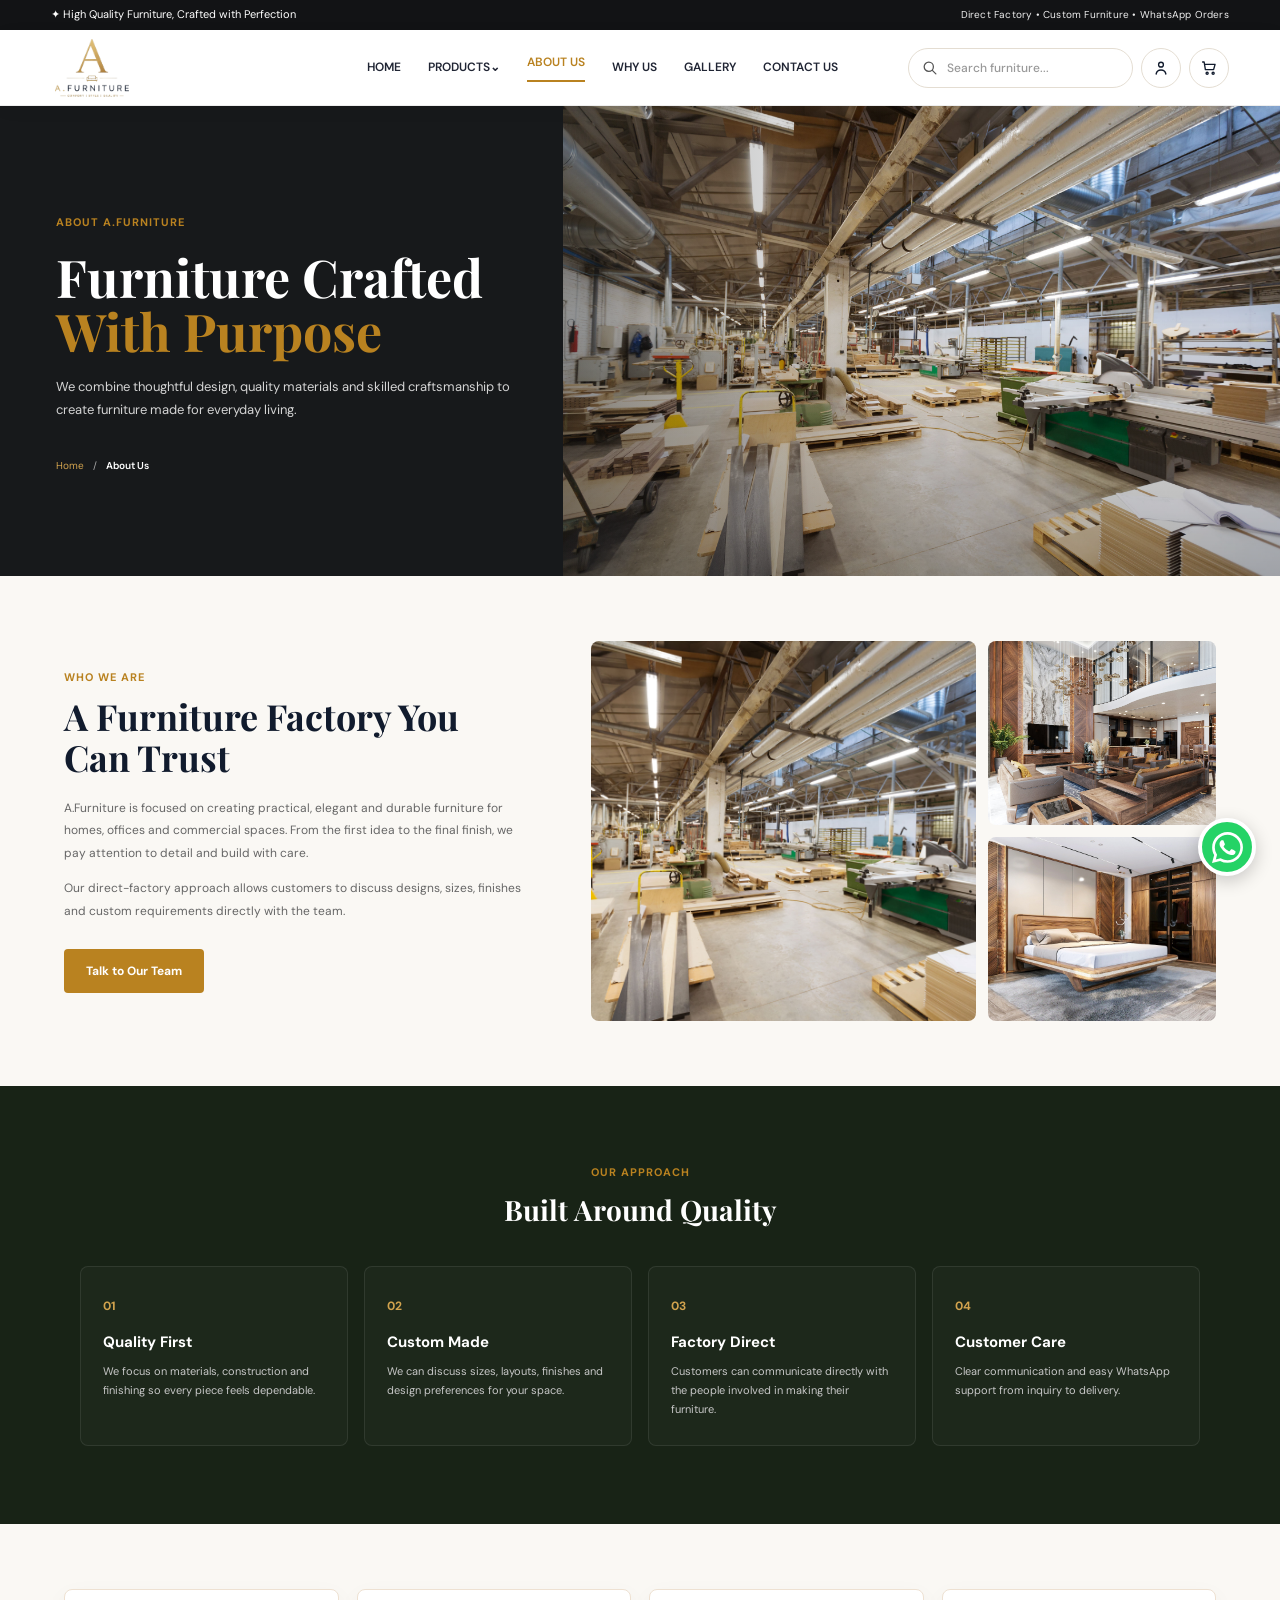
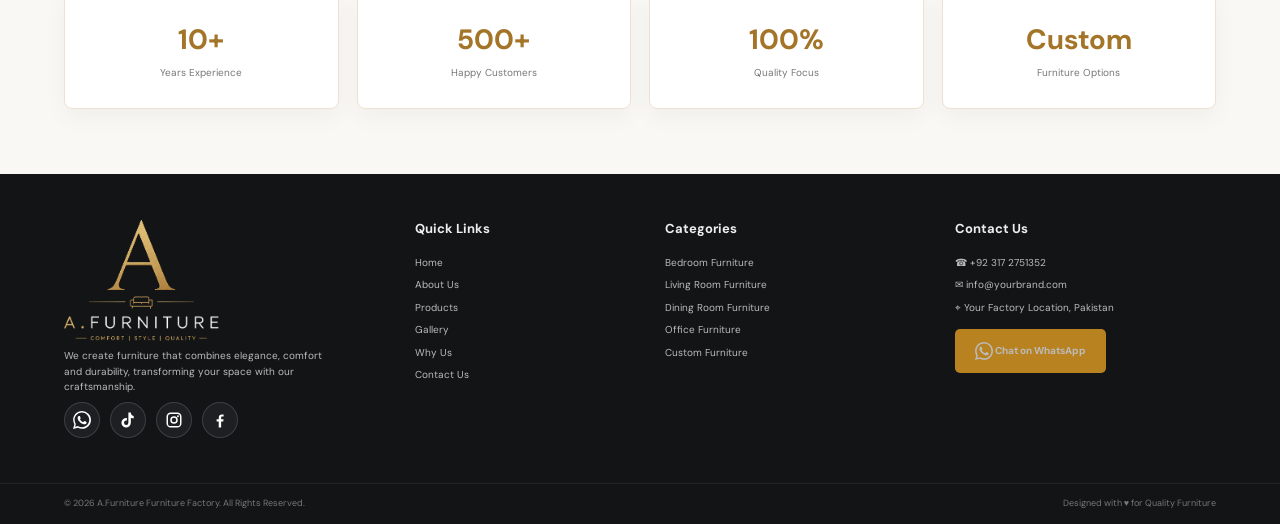
==== commit 3b11c356: "Add files via upload" ====
--- a/about.html
+++ b/about.html
@@ -14,17 +14,38 @@
   <div class="top-bar"><div>✦ High Quality Furniture, Crafted with Perfection</div><div class="top-note">Direct Factory • Custom Furniture • WhatsApp Orders</div></div>
 
   <header class="header">
-    <a class="logo" href="index.html#home" aria-label="A.Furniture Home"><img class="brand-logo brand-logo-header" src="assets/images/af-furniture-logo-header.png" alt="A.Furniture"></a>
-    <button class="menu-toggle" aria-label="Open menu">☰</button>
+    <button class="menu-toggle" aria-label="Open menu" aria-expanded="false"><span class="menu-lines" aria-hidden="true"></span></button>
+    <a class="logo" href="index.html" aria-label="A.Furniture Home">
+      <img class="brand-logo brand-logo-header" src="assets/images/af-furniture-logo-header.png" alt="A.Furniture">
+    </a>
     <nav class="nav">
       <a href="index.html#home">HOME</a>
       <a href="index.html#products">PRODUCTS⌄</a>
       <a href="about.html" class="active">ABOUT US</a>
       <a href="index.html#why-us">WHY US</a>
       <a href="index.html#gallery">GALLERY</a>
-      <a href="contact.html" >CONTACT US</a>
+      <a href="contact.html">CONTACT US</a>
     </nav>
-    <a class="header-whatsapp" href="https://wa.me/923001234567" target="_blank" rel="noopener"><span class="wa-icon"><svg viewBox="0 0 24 24" aria-hidden="true"><path d="M20.5 3.5A11.9 11.9 0 0 0 12.03 0C5.45 0 .1 5.35.1 11.93c0 2.1.55 4.15 1.6 5.96L0 24l6.27-1.64a11.9 11.9 0 0 0 5.76 1.48h.01c6.58 0 11.93-5.35 11.93-11.93 0-3.19-1.24-6.18-3.47-8.41ZM12.04 21.83h-.01a9.86 9.86 0 0 1-5.02-1.37l-.36-.21-3.72.97.99-3.62-.23-.37a9.84 9.84 0 0 1-1.51-5.29c0-5.44 4.43-9.87 9.87-9.87 2.64 0 5.12 1.03 6.98 2.89a9.83 9.83 0 0 1 2.89 6.99c0 5.45-4.43 9.88-9.88 9.88Zm5.42-7.4c-.3-.15-1.78-.88-2.05-.98-.28-.1-.48-.15-.69.15-.2.3-.79.98-.96 1.18-.18.2-.35.23-.65.08-.3-.15-1.25-.46-2.38-1.47-.88-.78-1.47-1.74-1.64-2.03-.17-.3-.02-.46.13-.61.14-.14.3-.35.45-.53.15-.18.2-.3.3-.5.1-.2.05-.38-.03-.53-.08-.15-.69-1.66-.94-2.27-.25-.6-.5-.52-.69-.53h-.59c-.2 0-.53.08-.81.38-.28.3-1.06 1.04-1.06 2.54s1.09 2.95 1.24 3.15c.15.2 2.14 3.27 5.19 4.59.73.32 1.3.51 1.74.65.73.23 1.4.2 1.93.12.59-.09 1.78-.73 2.03-1.43.25-.7.25-1.3.18-1.43-.08-.12-.28-.2-.58-.35Z"/></svg></span> Chat on WhatsApp</a>
+    <div class="header-actions" aria-label="Quick actions">
+      <form class="header-search" role="search">
+        <svg class="header-search-icon" viewBox="0 0 24 24" aria-hidden="true"><circle cx="11" cy="11" r="6.5"></circle><path d="m16 16 5 5"></path></svg>
+        <input class="search-input" type="search" name="q" placeholder="Search furniture..." autocomplete="off" aria-label="Search furniture">
+      </form>
+      <button class="header-icon mobile-search-toggle" type="button" aria-label="Search" title="Search">
+        <svg viewBox="0 0 24 24" aria-hidden="true"><circle cx="11" cy="11" r="6.5"></circle><path d="m16 16 5 5"></path></svg>
+      </button>
+      <a class="header-icon account-button" href="login.html" aria-label="Account Login" title="Account / Login">
+        <svg viewBox="0 0 24 24" aria-hidden="true"><circle cx="12" cy="7.5" r="3.2"></circle><path d="M5.5 20c.7-3.5 2.8-5.3 6.5-5.3s5.8 1.8 6.5 5.3"></path></svg>
+      </a>
+      <a class="header-icon cart-icon-mobile" href="cart.html" aria-label="Shopping Cart" title="Shopping Cart">
+        <svg viewBox="0 0 24 24" aria-hidden="true"><path d="M3.5 4h2l1.7 10.2h10.9l2-7.1H7"></path><circle cx="9.5" cy="19" r="1.4"></circle><circle cx="17.5" cy="19" r="1.4"></circle></svg>
+        <span class="cart-count">0</span>
+      </a>
+    </div>
+    <form class="mobile-search-panel" role="search">
+      <svg class="header-search-icon" viewBox="0 0 24 24" aria-hidden="true"><circle cx="11" cy="11" r="6.5"></circle><path d="m16 16 5 5"></path></svg>
+      <input class="search-input" type="search" name="q" placeholder="Search furniture..." autocomplete="off" aria-label="Search furniture">
+    </form>
   </header>
   <main class="inner-page about-page">
     <section class="page-hero">
@@ -77,7 +98,7 @@
         <div class="logo footer-logo"><img class="brand-logo brand-logo-footer" src="assets/images/af-furniture-logo.png" alt="A.Furniture"></div>
         <p>We create furniture that combines elegance, comfort and durability, transforming your space with our craftsmanship.</p>
         <div class="social-icons">
-          <a href="#" aria-label="WhatsApp" title="WhatsApp"><span class="social-icon"><svg viewBox="0 0 24 24" aria-hidden="true"><path d="M20.5 3.5A11.8 11.8 0 0 0 12.1 0C5.5 0 .2 5.3.2 11.8c0 2.1.6 4.1 1.6 5.9L.1 24l6.4-1.7a11.8 11.8 0 0 0 5.6 1.4h.1c6.5 0 11.8-5.3 11.8-11.8 0-3.2-1.2-6.2-3.5-8.4Zm-8.4 18.2h-.1a9.8 9.8 0 0 1-5-1.4l-.4-.2-3.8 1 1-3.7-.2-.4a9.8 9.8 0 0 1-1.5-5.2c0-5.4 4.4-9.8 9.8-9.8 2.6 0 5.1 1 6.9 2.9a9.8 9.8 0 0 1 2.9 6.9c0 5.4-4.4 9.9-9.7 9.9Zm5.4-7.4c-.3-.1-1.7-.8-2-.9-.3-.1-.5-.1-.7.2l-.9 1.1c-.2.2-.3.2-.6.1-.3-.2-1.2-.5-2.3-1.4-.9-.8-1.4-1.7-1.6-2-.2-.3 0-.5.1-.6l.4-.5c.1-.2.2-.3.3-.5.1-.2.1-.4 0-.5-.1-.2-.7-1.6-.9-2.2-.2-.6-.5-.5-.7-.5h-.6c-.2 0-.5.1-.8.4-.3.3-1 1-1 2.5s1 2.9 1.2 3.1c.1.2 2.1 3.2 5 4.4.7.3 1.3.5 1.7.6.7.2 1.3.2 1.8.1.6-.1 1.7-.7 2-1.4.2-.7.2-1.3.2-1.4-.1-.2-.3-.3-.6-.4Z"/></svg></span></a>
+          <a href="https://wa.me/923172751352" target="_blank" rel="noopener" aria-label="WhatsApp" title="WhatsApp"><span class="social-icon"><svg viewBox="0 0 24 24" aria-hidden="true"><path d="M20.5 3.5A11.8 11.8 0 0 0 12.1 0C5.5 0 .2 5.3.2 11.8c0 2.1.6 4.1 1.6 5.9L.1 24l6.4-1.7a11.8 11.8 0 0 0 5.6 1.4h.1c6.5 0 11.8-5.3 11.8-11.8 0-3.2-1.2-6.2-3.5-8.4Zm-8.4 18.2h-.1a9.8 9.8 0 0 1-5-1.4l-.4-.2-3.8 1 1-3.7-.2-.4a9.8 9.8 0 0 1-1.5-5.2c0-5.4 4.4-9.8 9.8-9.8 2.6 0 5.1 1 6.9 2.9a9.8 9.8 0 0 1 2.9 6.9c0 5.4-4.4 9.9-9.7 9.9Zm5.4-7.4c-.3-.1-1.7-.8-2-.9-.3-.1-.5-.1-.7.2l-.9 1.1c-.2.2-.3.2-.6.1-.3-.2-1.2-.5-2.3-1.4-.9-.8-1.4-1.7-1.6-2-.2-.3 0-.5.1-.6l.4-.5c.1-.2.2-.3.3-.5.1-.2.1-.4 0-.5-.1-.2-.7-1.6-.9-2.2-.2-.6-.5-.5-.7-.5h-.6c-.2 0-.5.1-.8.4-.3.3-1 1-1 2.5s1 2.9 1.2 3.1c.1.2 2.1 3.2 5 4.4.7.3 1.3.5 1.7.6.7.2 1.3.2 1.8.1.6-.1 1.7-.7 2-1.4.2-.7.2-1.3.2-1.4-.1-.2-.3-.3-.6-.4Z"/></svg></span></a>
           <a href="#" aria-label="TikTok" title="TikTok"><span class="social-icon"><svg viewBox="0 0 24 24" aria-hidden="true"><path d="M19.6 6.7a4.8 4.8 0 0 1-3.8-3.8V2h-3.3v13.6a2.9 2.9 0 1 1-2.9-2.9c.3 0 .6.1.9.1V9.4a6.3 6.3 0 1 0 5.3 6.3V9.1a8.2 8.2 0 0 0 3.8.9V6.7Z"/></svg></span></a>
           <a href="#" aria-label="Instagram" title="Instagram"><span class="social-icon"><svg viewBox="0 0 24 24" aria-hidden="true"><path d="M7.5 2h9A5.5 5.5 0 0 1 22 7.5v9a5.5 5.5 0 0 1-5.5 5.5h-9A5.5 5.5 0 0 1 2 16.5v-9A5.5 5.5 0 0 1 7.5 2Zm0 2A3.5 3.5 0 0 0 4 7.5v9A3.5 3.5 0 0 0 7.5 20h9a3.5 3.5 0 0 0 3.5-3.5v-9A3.5 3.5 0 0 0 16.5 4h-9ZM12 7a5 5 0 1 1 0 10 5 5 0 0 1 0-10Zm0 2a3 3 0 1 0 0 6 3 3 0 0 0 0-6Zm5.25-3.25a1.25 1.25 0 1 1 0 2.5 1.25 1.25 0 0 1 0-2.5Z"/></svg></span></a>
           <a href="#" aria-label="Facebook" title="Facebook"><span class="social-icon"><svg viewBox="0 0 24 24" aria-hidden="true"><path d="M13.5 22v-8h2.8l.4-3.1h-3.2V8.9c0-.9.3-1.5 1.6-1.5h1.7V4.6c-.3 0-1.3-.1-2.4-.1-2.4 0-4 1.5-4 4.1v2.3H7.5V14h2.8v8h3.2Z"/></svg></span></a>
@@ -88,13 +109,13 @@
 
       <div><h4>Categories</h4><a href="#">Bedroom Furniture</a><a href="#">Living Room Furniture</a><a href="#">Dining Room Furniture</a><a href="#">Office Furniture</a><a href="#">Custom Furniture</a></div>
 
-      <div><h4>Contact Us</h4><p>☎ +92 300 1234567</p><p>✉ info@yourbrand.com</p><p>⌖ Your Factory Location, Pakistan</p><a class="footer-whatsapp" href="https://wa.me/923001234567" target="_blank" rel="noopener"><span class="wa-icon"><svg viewBox="0 0 24 24" aria-hidden="true"><path d="M20.5 3.5A11.9 11.9 0 0 0 12.03 0C5.45 0 .1 5.35.1 11.93c0 2.1.55 4.15 1.6 5.96L0 24l6.27-1.64a11.9 11.9 0 0 0 5.76 1.48h.01c6.58 0 11.93-5.35 11.93-11.93 0-3.19-1.24-6.18-3.47-8.41ZM12.04 21.83h-.01a9.86 9.86 0 0 1-5.02-1.37l-.36-.21-3.72.97.99-3.62-.23-.37a9.84 9.84 0 0 1-1.51-5.29c0-5.44 4.43-9.87 9.87-9.87 2.64 0 5.12 1.03 6.98 2.89a9.83 9.83 0 0 1 2.89 6.99c0 5.45-4.43 9.88-9.88 9.88Zm5.42-7.4c-.3-.15-1.78-.88-2.05-.98-.28-.1-.48-.15-.69.15-.2.3-.79.98-.96 1.18-.18.2-.35.23-.65.08-.3-.15-1.25-.46-2.38-1.47-.88-.78-1.47-1.74-1.64-2.03-.17-.3-.02-.46.13-.61.14-.14.3-.35.45-.53.15-.18.2-.3.3-.5.1-.2.05-.38-.03-.53-.08-.15-.69-1.66-.94-2.27-.25-.6-.5-.52-.69-.53h-.59c-.2 0-.53.08-.81.38-.28.3-1.06 1.04-1.06 2.54s1.09 2.95 1.24 3.15c.15.2 2.14 3.27 5.19 4.59.73.32 1.3.51 1.74.65.73.23 1.4.2 1.93.12.59-.09 1.78-.73 2.03-1.43.25-.7.25-1.3.18-1.43-.08-.12-.28-.2-.58-.35Z"/></svg></span> Chat on WhatsApp</a></div>
+      <div><h4>Contact Us</h4><p>☎ +92 317 2751352</p><p>✉ info@yourbrand.com</p><p>⌖ Your Factory Location, Pakistan</p><a class="footer-whatsapp" href="https://wa.me/923172751352" target="_blank" rel="noopener"><span class="wa-icon"><svg viewBox="0 0 24 24" aria-hidden="true"><path d="M20.5 3.5A11.9 11.9 0 0 0 12.03 0C5.45 0 .1 5.35.1 11.93c0 2.1.55 4.15 1.6 5.96L0 24l6.27-1.64a11.9 11.9 0 0 0 5.76 1.48h.01c6.58 0 11.93-5.35 11.93-11.93 0-3.19-1.24-6.18-3.47-8.41ZM12.04 21.83h-.01a9.86 9.86 0 0 1-5.02-1.37l-.36-.21-3.72.97.99-3.62-.23-.37a9.84 9.84 0 0 1-1.51-5.29c0-5.44 4.43-9.87 9.87-9.87 2.64 0 5.12 1.03 6.98 2.89a9.83 9.83 0 0 1 2.89 6.99c0 5.45-4.43 9.88-9.88 9.88Zm5.42-7.4c-.3-.15-1.78-.88-2.05-.98-.28-.1-.48-.15-.69.15-.2.3-.79.98-.96 1.18-.18.2-.35.23-.65.08-.3-.15-1.25-.46-2.38-1.47-.88-.78-1.47-1.74-1.64-2.03-.17-.3-.02-.46.13-.61.14-.14.3-.35.45-.53.15-.18.2-.3.3-.5.1-.2.05-.38-.03-.53-.08-.15-.69-1.66-.94-2.27-.25-.6-.5-.52-.69-.53h-.59c-.2 0-.53.08-.81.38-.28.3-1.06 1.04-1.06 2.54s1.09 2.95 1.24 3.15c.15.2 2.14 3.27 5.19 4.59.73.32 1.3.51 1.74.65.73.23 1.4.2 1.93.12.59-.09 1.78-.73 2.03-1.43.25-.7.25-1.3.18-1.43-.08-.12-.28-.2-.58-.35Z"/></svg></span> Chat on WhatsApp</a></div>
     </div>
     <div class="footer-bottom"><span>© 2026 A.Furniture Furniture Factory. All Rights Reserved.</span><span>Designed with ♥ for Quality Furniture</span></div>
   </footer>
 
   <!-- Floating WhatsApp: stays on the RIGHT while scrolling -->
-  <a class="floating-whatsapp" href="https://wa.me/923001234567" target="_blank" rel="noopener" aria-label="Chat on WhatsApp"><span class="floating-wa-icon"><svg viewBox="0 0 24 24" aria-hidden="true"><path d="M20.5 3.5A11.9 11.9 0 0 0 12.03 0C5.45 0 .1 5.35.1 11.93c0 2.1.55 4.15 1.6 5.96L0 24l6.27-1.64a11.9 11.9 0 0 0 5.76 1.48h.01c6.58 0 11.93-5.35 11.93-11.93 0-3.19-1.24-6.18-3.47-8.41ZM12.04 21.83h-.01a9.86 9.86 0 0 1-5.02-1.37l-.36-.21-3.72.97.99-3.62-.23-.37a9.84 9.84 0 0 1-1.51-5.29c0-5.44 4.43-9.87 9.87-9.87 2.64 0 5.12 1.03 6.98 2.89a9.83 9.83 0 0 1 2.89 6.99c0 5.45-4.43 9.88-9.88 9.88Zm5.42-7.4c-.3-.15-1.78-.88-2.05-.98-.28-.1-.48-.15-.69.15-.2.3-.79.98-.96 1.18-.18.2-.35.23-.65.08-.3-.15-1.25-.46-2.38-1.47-.88-.78-1.47-1.74-1.64-2.03-.17-.3-.02-.46.13-.61.14-.14.3-.35.45-.53.15-.18.2-.3.3-.5.1-.2.05-.38-.03-.53-.08-.15-.69-1.66-.94-2.27-.25-.6-.5-.52-.69-.53h-.59c-.2 0-.53.08-.81.38-.28.3-1.06 1.04-1.06 2.54s1.09 2.95 1.24 3.15c.15.2 2.14 3.27 5.19 4.59.73.32 1.3.51 1.74.65.73.23 1.4.2 1.93.12.59-.09 1.78-.73 2.03-1.43.25-.7.25-1.3.18-1.43-.08-.12-.28-.2-.58-.35Z"/></svg></span>
+  <a class="floating-whatsapp" href="https://wa.me/923172751352" target="_blank" rel="noopener" aria-label="Chat on WhatsApp"><span class="floating-wa-icon"><svg viewBox="0 0 24 24" aria-hidden="true"><path d="M20.5 3.5A11.9 11.9 0 0 0 12.03 0C5.45 0 .1 5.35.1 11.93c0 2.1.55 4.15 1.6 5.96L0 24l6.27-1.64a11.9 11.9 0 0 0 5.76 1.48h.01c6.58 0 11.93-5.35 11.93-11.93 0-3.19-1.24-6.18-3.47-8.41ZM12.04 21.83h-.01a9.86 9.86 0 0 1-5.02-1.37l-.36-.21-3.72.97.99-3.62-.23-.37a9.84 9.84 0 0 1-1.51-5.29c0-5.44 4.43-9.87 9.87-9.87 2.64 0 5.12 1.03 6.98 2.89a9.83 9.83 0 0 1 2.89 6.99c0 5.45-4.43 9.88-9.88 9.88Zm5.42-7.4c-.3-.15-1.78-.88-2.05-.98-.28-.1-.48-.15-.69.15-.2.3-.79.98-.96 1.18-.18.2-.35.23-.65.08-.3-.15-1.25-.46-2.38-1.47-.88-.78-1.47-1.74-1.64-2.03-.17-.3-.02-.46.13-.61.14-.14.3-.35.45-.53.15-.18.2-.3.3-.5.1-.2.05-.38-.03-.53-.08-.15-.69-1.66-.94-2.27-.25-.6-.5-.52-.69-.53h-.59c-.2 0-.53.08-.81.38-.28.3-1.06 1.04-1.06 2.54s1.09 2.95 1.24 3.15c.15.2 2.14 3.27 5.19 4.59.73.32 1.3.51 1.74.65.73.23 1.4.2 1.93.12.59-.09 1.78-.73 2.03-1.43.25-.7.25-1.3.18-1.43-.08-.12-.28-.2-.58-.35Z"/></svg></span>
     <em>Chat on WhatsApp</em>
   </a>
 
--- a/assets/css/style.css
+++ b/assets/css/style.css
@@ -376,3 +376,99 @@
   .review-person strong{font-size:8px}
   .review-card p{font-size:7.5px}
 }
+
+/* Keep Best Seller action buttons on one line on mobile */
+@media(max-width:720px){
+  .product-actions{grid-template-columns:1fr 1.15fr;gap:5px;padding-left:8px;padding-right:8px}
+  .details-btn,.product-wa{white-space:nowrap;min-width:0;padding:8px 3px;font-size:8.5px;line-height:1;gap:3px}
+  .product-wa .wa-icon{width:13px;height:13px;flex:0 0 13px}
+}
+
+
+/* Ecommerce Buy Now */
+.product-buy{display:flex;align-items:center;justify-content:center;padding:9px 5px;border-radius:4px;font-size:10px;font-weight:700;border:1px solid #caa66a;color:#fff;background:#9a6c1e;text-decoration:none;min-width:0;white-space:nowrap}
+@media(max-width:720px){.product-actions{grid-template-columns:1fr 1fr}.product-buy,.details-btn{white-space:nowrap;font-size:9px;padding:9px 3px}}
+.checkout-page{background:#f8f6f1;padding:60px 6%;min-height:75vh}.checkout-wrap{max-width:1100px;margin:auto;display:grid;grid-template-columns:1.15fr .85fr;gap:28px}.checkout-card,.order-summary{background:#fff;border:1px solid #eee;border-radius:8px;padding:28px;box-shadow:0 6px 22px rgba(0,0,0,.05)}.checkout-card h1{font-size:30px;margin:5px 0 8px}.checkout-card>p{font-size:12px;color:#777;margin-bottom:24px}.checkout-form{display:grid;grid-template-columns:1fr 1fr;gap:15px}.checkout-form .full{grid-column:1/-1}.checkout-form label{font-size:11px;font-weight:700;display:block;margin-bottom:6px}.checkout-form input,.checkout-form textarea,.checkout-form select{width:100%;padding:12px;border:1px solid #ddd;border-radius:5px;font:inherit;font-size:11px;outline:none}.checkout-form textarea{min-height:85px;resize:vertical}.qty-row{display:flex;align-items:center;gap:12px}.qty-control{display:flex;border:1px solid #ddd;border-radius:5px;overflow:hidden}.qty-control button{width:35px;border:0;background:#f7f3eb;font-size:17px;cursor:pointer}.qty-control input{width:45px;text-align:center;border:0;border-left:1px solid #ddd;border-right:1px solid #ddd;padding:9px}.summary-product{display:flex;gap:14px;align-items:center;border-bottom:1px solid #eee;padding-bottom:18px;margin-bottom:18px}.summary-product img{width:90px;height:80px;object-fit:cover;border-radius:5px}.summary-product h3{font-size:14px;margin-bottom:5px}.summary-product span{font-size:11px;color:#777}.summary-line{display:flex;justify-content:space-between;font-size:12px;margin:11px 0;color:#555}.summary-total{border-top:1px solid #eee;margin-top:18px;padding-top:16px;display:flex;justify-content:space-between;font-size:17px;font-weight:700}.place-order{width:100%;margin-top:20px;padding:14px;border:0;border-radius:5px;background:#9a6c1e;color:#fff;font-size:12px;font-weight:700;cursor:pointer}.checkout-note{font-size:9px;color:#888;line-height:1.5;margin-top:12px}.order-success{display:none;margin-top:18px;padding:15px;border-radius:5px;background:#f4f8ef;border:1px solid #dce8cf;font-size:11px;color:#3f5c2d}@media(max-width:720px){.checkout-page{padding:38px 5%}.checkout-wrap{grid-template-columns:1fr}.checkout-form{grid-template-columns:1fr}.checkout-form .full{grid-column:auto}.checkout-card h1{font-size:27px}.order-summary{order:-1}}
+
+/* Professional e-commerce header/search icons */
+.header{gap:26px}
+.header-actions{display:flex;align-items:center;gap:8px;flex:0 0 auto}
+.header-search{height:40px;width:225px;display:flex;align-items:center;gap:9px;padding:0 12px;border:1px solid #e4ddd2;border-radius:22px;background:#fff;transition:.2s ease}
+.header-search:focus-within{border-color:#caa66a;box-shadow:0 0 0 3px rgba(185,130,32,.08)}
+.header-search-icon{width:17px;height:17px;flex:0 0 17px;fill:none;stroke:currentColor;stroke-width:1.8;stroke-linecap:round;stroke-linejoin:round;color:#555}
+.search-input{width:100%;border:0;outline:0;background:transparent;color:var(--text);font:500 12px "DM Sans",sans-serif}
+.search-input::placeholder{color:#999}
+.header-icon{position:relative;width:40px;height:40px;border:1px solid #e4ddd2;background:#fff;border-radius:50%;display:inline-flex;align-items:center;justify-content:center;color:var(--navy);cursor:pointer;transition:.2s ease}
+.header-icon svg{width:18px;height:18px;fill:none;stroke:currentColor;stroke-width:1.8;stroke-linecap:round;stroke-linejoin:round}
+.header-icon:hover{color:var(--gold);border-color:#d8c5a8;transform:translateY(-1px)}
+.cart-count{position:absolute;right:-2px;top:-3px;min-width:16px;height:16px;padding:0 4px;border-radius:10px;background:var(--gold);color:#fff;font-size:8px;line-height:16px;text-align:center;font-weight:700}
+.cart-icon-mobile{display:inline-flex}
+.mobile-search-toggle,.mobile-search-panel{display:none}
+.menu-toggle{background:none;border:0}
+
+@media(max-width:1000px) and (min-width:721px){
+  .logo{min-width:180px}.nav{gap:14px}.header-actions{gap:5px}.header-search{width:175px}
+}
+@media(max-width:720px){
+  .header{height:60px;padding:0 10px;display:flex;gap:0;justify-content:space-between;position:sticky}
+  .menu-toggle{order:1;width:36px;height:36px;flex:0 0 36px;margin:0;display:flex;align-items:center;justify-content:center;color:var(--navy);position:relative}
+  .menu-lines,.menu-lines:before,.menu-lines:after{display:block;width:20px;height:2px;background:currentColor;border-radius:2px;content:"";position:absolute;left:8px}
+  .menu-lines{top:17px}.menu-lines:before{left:0;top:-6px}.menu-lines:after{left:0;top:6px}
+  .logo{order:2;position:absolute;left:50%;top:50%;transform:translate(-50%,-50%);min-width:0;width:76px;display:flex;justify-content:center;z-index:2}
+  .brand-logo-header{width:72px;height:50px;object-fit:contain;display:block}
+  .nav{order:3}
+  .header-actions{order:4;gap:2px;margin-left:auto;z-index:3}
+  .header-search{display:none}
+  .mobile-search-toggle{display:inline-flex}
+  .header-icon{width:34px;height:34px;border:0;background:transparent}
+  .header-icon svg{width:19px;height:19px}
+  .cart-icon-mobile{display:inline-flex}
+  .cart-count{display:block}
+  .mobile-search-panel{position:absolute;left:10px;right:10px;top:60px;height:48px;background:#fff;border:1px solid #e4ddd2;border-radius:0 0 8px 8px;padding:0 12px;align-items:center;gap:9px;box-shadow:0 8px 18px rgba(0,0,0,.08);z-index:1001}
+  .mobile-search-panel.open{display:flex}
+  .mobile-search-panel .search-input{font-size:13px}
+}
+
+.search-results-status{max-width:1200px;margin:-4px auto 18px;padding:10px 13px;border:1px solid #eadfce;border-radius:7px;background:#fffaf2;color:#5d4b2d;font-size:12px;display:none;align-items:center;gap:10px;flex-wrap:wrap}
+.search-results-status b{color:var(--gold-dark)}
+.search-results-status .clear-search{margin-left:auto;border:0;background:transparent;color:var(--gold-dark);font:700 11px "DM Sans",sans-serif;cursor:pointer}
+.search-results-status .search-no-results{width:100%;color:#777;font-style:normal}
+@media(max-width:720px){
+  .search-results-status{margin:0 5% 14px;font-size:11px}
+}
+.header-whatsapp{display:none!important}
+@media(max-width:720px){.header-whatsapp{display:none!important}}
+
+/* External design-reference search results */
+.external-design-results{max-width:1200px;margin:28px auto 10px;padding:26px;background:#fff;border:1px solid #eadfce;border-radius:10px;box-shadow:0 10px 30px rgba(0,0,0,.05);display:none}.external-results-heading{text-align:center;max-width:720px;margin:0 auto 22px}.external-results-heading h3{font-size:23px;margin:7px 0}.external-results-heading p{font-size:11px;line-height:1.6;color:#777}.external-results-grid{display:grid;grid-template-columns:repeat(4,1fr);gap:16px}.external-design-card{background:#fcfaf7;border:1px solid #eee4d6;border-radius:8px;overflow:hidden;display:flex;flex-direction:column;min-width:0}.external-design-image{height:190px;position:relative;background:#eee;overflow:hidden}.external-design-image img{width:100%;height:100%;object-fit:cover;display:block}.external-design-image span{position:absolute;left:9px;top:9px;background:#17191b;color:#fff;padding:5px 8px;border-radius:4px;font-size:8px;font-weight:700;letter-spacing:.5px}.external-design-body{padding:13px}.external-design-body h4{font-size:12px;margin:0 0 6px;line-height:1.4}.external-design-body small{display:block;color:#888;font-size:8px;line-height:1.4;min-height:23px}.external-design-actions{display:flex;gap:7px;margin-top:11px}.external-design-actions .btn{flex:1;justify-content:center;padding:9px 6px;font-size:8px}.external-loading,.external-empty{padding:20px;text-align:center;color:#777;font-size:11px;background:#fcfaf7;border-radius:7px}.external-empty{border:1px dashed #ddd0bd}
+@media(max-width:1000px){.external-results-grid{grid-template-columns:repeat(3,1fr)}.external-design-results{margin-left:5%;margin-right:5%}}
+@media(max-width:720px){.external-design-results{padding:18px;margin-top:20px}.external-results-grid{grid-template-columns:repeat(2,1fr);gap:10px}.external-design-image{height:145px}.external-design-body{padding:10px}.external-design-actions{flex-direction:column}.external-design-actions .btn{width:100%}.external-results-heading h3{font-size:19px}}
+
+.custom-design-note{margin:0 0 18px;padding:11px 13px;border:1px solid #ead7ad;background:#fff9ed;color:#70511d;border-radius:5px;font-size:10px;line-height:1.5}
+
+/* Login + Cart pages */
+.account-page,.cart-page{max-width:1100px;margin:0 auto;padding:70px 5%;min-height:60vh}
+.account-card,.cart-card{background:#fff;border:1px solid #e9e2d8;border-radius:18px;box-shadow:0 12px 35px rgba(0,0,0,.06);padding:32px;max-width:620px;margin:0 auto}
+.account-card h1,.cart-card h1{margin:8px 0 10px;color:var(--navy)}
+.account-card p,.cart-card p{color:#777;line-height:1.7}
+.account-form{display:grid;gap:16px;margin-top:25px}
+.account-form label{font-weight:700;font-size:13px;color:#333;display:grid;gap:7px}
+.account-form input{width:100%;padding:13px 14px;border:1px solid #ddd5c9;border-radius:9px;background:#fff;box-sizing:border-box}
+.account-form input:focus{outline:none;border-color:var(--gold);box-shadow:0 0 0 3px rgba(193,154,92,.12)}
+.account-message{display:none;margin-top:15px;padding:12px 14px;border-radius:9px;background:#f3f7f0;color:#48613b;font-size:13px}
+.cart-list{display:grid;gap:14px;margin:25px 0}
+.cart-item{display:grid;grid-template-columns:80px 1fr auto;gap:15px;align-items:center;padding:14px;border:1px solid #eee6dc;border-radius:12px}
+.cart-item img{width:80px;height:70px;object-fit:cover;border-radius:8px;background:#f5f2ed}
+.cart-item h3{margin:0 0 5px;font-size:15px;color:var(--navy)}
+.cart-item small{color:#888}
+.cart-item button{border:0;background:none;color:#b04436;cursor:pointer;font-weight:700}
+.cart-empty{text-align:center;padding:30px 10px;color:#777}
+.cart-actions{display:flex;gap:10px;justify-content:flex-end;flex-wrap:wrap}
+.cart-count{display:none;position:absolute;right:-4px;top:-5px;min-width:17px;height:17px;padding:0 4px;border-radius:20px;background:#c49a5a;color:#fff;font-size:10px;font-weight:800;align-items:center;justify-content:center;box-sizing:border-box}
+@media(max-width:700px){
+  .account-page,.cart-page{padding:45px 15px}
+  .account-card,.cart-card{padding:24px 18px}
+  .cart-item{grid-template-columns:62px 1fr;}
+  .cart-item img{width:62px;height:58px}
+  .cart-item button{grid-column:2;justify-self:start}
+}
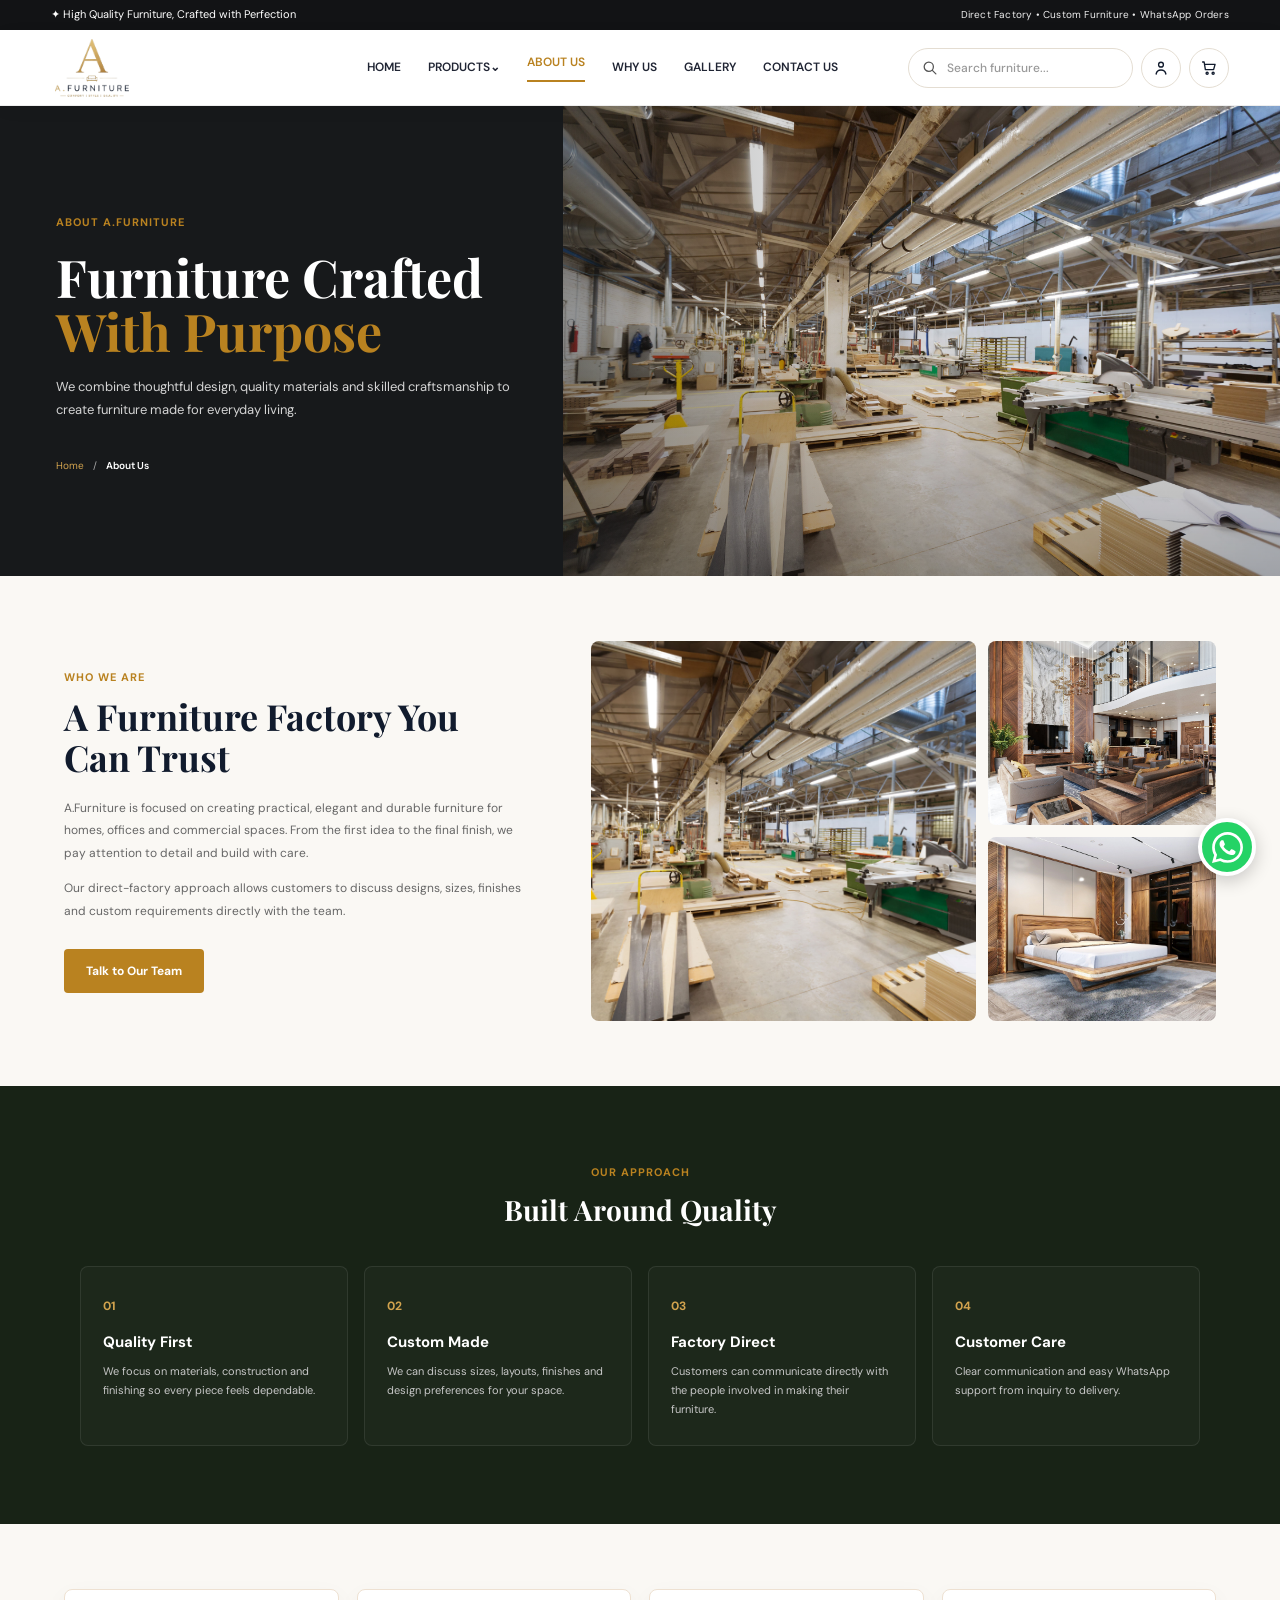
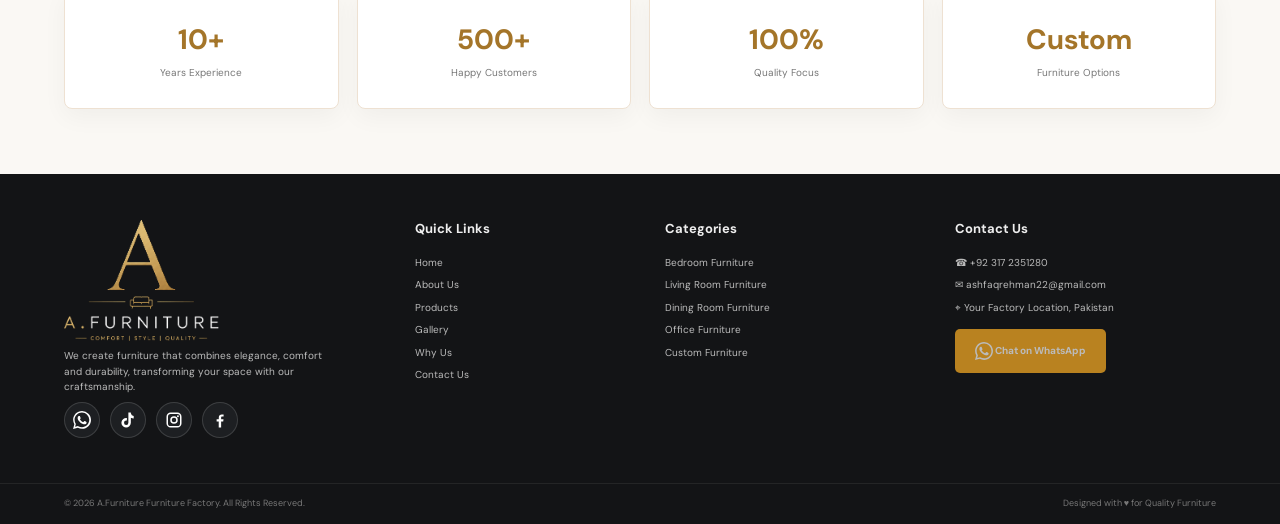
==== commit f5d5709c: "Add files via upload" ====
--- a/about.html
+++ b/about.html
@@ -98,7 +98,7 @@
         <div class="logo footer-logo"><img class="brand-logo brand-logo-footer" src="assets/images/af-furniture-logo.png" alt="A.Furniture"></div>
         <p>We create furniture that combines elegance, comfort and durability, transforming your space with our craftsmanship.</p>
         <div class="social-icons">
-          <a href="https://wa.me/923172751352" target="_blank" rel="noopener" aria-label="WhatsApp" title="WhatsApp"><span class="social-icon"><svg viewBox="0 0 24 24" aria-hidden="true"><path d="M20.5 3.5A11.8 11.8 0 0 0 12.1 0C5.5 0 .2 5.3.2 11.8c0 2.1.6 4.1 1.6 5.9L.1 24l6.4-1.7a11.8 11.8 0 0 0 5.6 1.4h.1c6.5 0 11.8-5.3 11.8-11.8 0-3.2-1.2-6.2-3.5-8.4Zm-8.4 18.2h-.1a9.8 9.8 0 0 1-5-1.4l-.4-.2-3.8 1 1-3.7-.2-.4a9.8 9.8 0 0 1-1.5-5.2c0-5.4 4.4-9.8 9.8-9.8 2.6 0 5.1 1 6.9 2.9a9.8 9.8 0 0 1 2.9 6.9c0 5.4-4.4 9.9-9.7 9.9Zm5.4-7.4c-.3-.1-1.7-.8-2-.9-.3-.1-.5-.1-.7.2l-.9 1.1c-.2.2-.3.2-.6.1-.3-.2-1.2-.5-2.3-1.4-.9-.8-1.4-1.7-1.6-2-.2-.3 0-.5.1-.6l.4-.5c.1-.2.2-.3.3-.5.1-.2.1-.4 0-.5-.1-.2-.7-1.6-.9-2.2-.2-.6-.5-.5-.7-.5h-.6c-.2 0-.5.1-.8.4-.3.3-1 1-1 2.5s1 2.9 1.2 3.1c.1.2 2.1 3.2 5 4.4.7.3 1.3.5 1.7.6.7.2 1.3.2 1.8.1.6-.1 1.7-.7 2-1.4.2-.7.2-1.3.2-1.4-.1-.2-.3-.3-.6-.4Z"/></svg></span></a>
+          <a href="https://wa.me/923172351280" target="_blank" rel="noopener" aria-label="WhatsApp" title="WhatsApp"><span class="social-icon"><svg viewBox="0 0 24 24" aria-hidden="true"><path d="M20.5 3.5A11.8 11.8 0 0 0 12.1 0C5.5 0 .2 5.3.2 11.8c0 2.1.6 4.1 1.6 5.9L.1 24l6.4-1.7a11.8 11.8 0 0 0 5.6 1.4h.1c6.5 0 11.8-5.3 11.8-11.8 0-3.2-1.2-6.2-3.5-8.4Zm-8.4 18.2h-.1a9.8 9.8 0 0 1-5-1.4l-.4-.2-3.8 1 1-3.7-.2-.4a9.8 9.8 0 0 1-1.5-5.2c0-5.4 4.4-9.8 9.8-9.8 2.6 0 5.1 1 6.9 2.9a9.8 9.8 0 0 1 2.9 6.9c0 5.4-4.4 9.9-9.7 9.9Zm5.4-7.4c-.3-.1-1.7-.8-2-.9-.3-.1-.5-.1-.7.2l-.9 1.1c-.2.2-.3.2-.6.1-.3-.2-1.2-.5-2.3-1.4-.9-.8-1.4-1.7-1.6-2-.2-.3 0-.5.1-.6l.4-.5c.1-.2.2-.3.3-.5.1-.2.1-.4 0-.5-.1-.2-.7-1.6-.9-2.2-.2-.6-.5-.5-.7-.5h-.6c-.2 0-.5.1-.8.4-.3.3-1 1-1 2.5s1 2.9 1.2 3.1c.1.2 2.1 3.2 5 4.4.7.3 1.3.5 1.7.6.7.2 1.3.2 1.8.1.6-.1 1.7-.7 2-1.4.2-.7.2-1.3.2-1.4-.1-.2-.3-.3-.6-.4Z"/></svg></span></a>
           <a href="#" aria-label="TikTok" title="TikTok"><span class="social-icon"><svg viewBox="0 0 24 24" aria-hidden="true"><path d="M19.6 6.7a4.8 4.8 0 0 1-3.8-3.8V2h-3.3v13.6a2.9 2.9 0 1 1-2.9-2.9c.3 0 .6.1.9.1V9.4a6.3 6.3 0 1 0 5.3 6.3V9.1a8.2 8.2 0 0 0 3.8.9V6.7Z"/></svg></span></a>
           <a href="#" aria-label="Instagram" title="Instagram"><span class="social-icon"><svg viewBox="0 0 24 24" aria-hidden="true"><path d="M7.5 2h9A5.5 5.5 0 0 1 22 7.5v9a5.5 5.5 0 0 1-5.5 5.5h-9A5.5 5.5 0 0 1 2 16.5v-9A5.5 5.5 0 0 1 7.5 2Zm0 2A3.5 3.5 0 0 0 4 7.5v9A3.5 3.5 0 0 0 7.5 20h9a3.5 3.5 0 0 0 3.5-3.5v-9A3.5 3.5 0 0 0 16.5 4h-9ZM12 7a5 5 0 1 1 0 10 5 5 0 0 1 0-10Zm0 2a3 3 0 1 0 0 6 3 3 0 0 0 0-6Zm5.25-3.25a1.25 1.25 0 1 1 0 2.5 1.25 1.25 0 0 1 0-2.5Z"/></svg></span></a>
           <a href="#" aria-label="Facebook" title="Facebook"><span class="social-icon"><svg viewBox="0 0 24 24" aria-hidden="true"><path d="M13.5 22v-8h2.8l.4-3.1h-3.2V8.9c0-.9.3-1.5 1.6-1.5h1.7V4.6c-.3 0-1.3-.1-2.4-.1-2.4 0-4 1.5-4 4.1v2.3H7.5V14h2.8v8h3.2Z"/></svg></span></a>
@@ -109,13 +109,13 @@
 
       <div><h4>Categories</h4><a href="#">Bedroom Furniture</a><a href="#">Living Room Furniture</a><a href="#">Dining Room Furniture</a><a href="#">Office Furniture</a><a href="#">Custom Furniture</a></div>
 
-      <div><h4>Contact Us</h4><p>☎ +92 317 2751352</p><p>✉ info@yourbrand.com</p><p>⌖ Your Factory Location, Pakistan</p><a class="footer-whatsapp" href="https://wa.me/923172751352" target="_blank" rel="noopener"><span class="wa-icon"><svg viewBox="0 0 24 24" aria-hidden="true"><path d="M20.5 3.5A11.9 11.9 0 0 0 12.03 0C5.45 0 .1 5.35.1 11.93c0 2.1.55 4.15 1.6 5.96L0 24l6.27-1.64a11.9 11.9 0 0 0 5.76 1.48h.01c6.58 0 11.93-5.35 11.93-11.93 0-3.19-1.24-6.18-3.47-8.41ZM12.04 21.83h-.01a9.86 9.86 0 0 1-5.02-1.37l-.36-.21-3.72.97.99-3.62-.23-.37a9.84 9.84 0 0 1-1.51-5.29c0-5.44 4.43-9.87 9.87-9.87 2.64 0 5.12 1.03 6.98 2.89a9.83 9.83 0 0 1 2.89 6.99c0 5.45-4.43 9.88-9.88 9.88Zm5.42-7.4c-.3-.15-1.78-.88-2.05-.98-.28-.1-.48-.15-.69.15-.2.3-.79.98-.96 1.18-.18.2-.35.23-.65.08-.3-.15-1.25-.46-2.38-1.47-.88-.78-1.47-1.74-1.64-2.03-.17-.3-.02-.46.13-.61.14-.14.3-.35.45-.53.15-.18.2-.3.3-.5.1-.2.05-.38-.03-.53-.08-.15-.69-1.66-.94-2.27-.25-.6-.5-.52-.69-.53h-.59c-.2 0-.53.08-.81.38-.28.3-1.06 1.04-1.06 2.54s1.09 2.95 1.24 3.15c.15.2 2.14 3.27 5.19 4.59.73.32 1.3.51 1.74.65.73.23 1.4.2 1.93.12.59-.09 1.78-.73 2.03-1.43.25-.7.25-1.3.18-1.43-.08-.12-.28-.2-.58-.35Z"/></svg></span> Chat on WhatsApp</a></div>
+      <div><h4>Contact Us</h4><p>☎ +92 317 2351280</p><p>✉ <a class="email-link" href="https://mail.google.com/mail/?view=cm&fs=1&to=ashfaqrehman22@gmail.com" target="_blank" rel="noopener">ashfaqrehman22@gmail.com</a></p><p>⌖ Your Factory Location, Pakistan</p><a class="footer-whatsapp" href="https://wa.me/923172351280" target="_blank" rel="noopener"><span class="wa-icon"><svg viewBox="0 0 24 24" aria-hidden="true"><path d="M20.5 3.5A11.9 11.9 0 0 0 12.03 0C5.45 0 .1 5.35.1 11.93c0 2.1.55 4.15 1.6 5.96L0 24l6.27-1.64a11.9 11.9 0 0 0 5.76 1.48h.01c6.58 0 11.93-5.35 11.93-11.93 0-3.19-1.24-6.18-3.47-8.41ZM12.04 21.83h-.01a9.86 9.86 0 0 1-5.02-1.37l-.36-.21-3.72.97.99-3.62-.23-.37a9.84 9.84 0 0 1-1.51-5.29c0-5.44 4.43-9.87 9.87-9.87 2.64 0 5.12 1.03 6.98 2.89a9.83 9.83 0 0 1 2.89 6.99c0 5.45-4.43 9.88-9.88 9.88Zm5.42-7.4c-.3-.15-1.78-.88-2.05-.98-.28-.1-.48-.15-.69.15-.2.3-.79.98-.96 1.18-.18.2-.35.23-.65.08-.3-.15-1.25-.46-2.38-1.47-.88-.78-1.47-1.74-1.64-2.03-.17-.3-.02-.46.13-.61.14-.14.3-.35.45-.53.15-.18.2-.3.3-.5.1-.2.05-.38-.03-.53-.08-.15-.69-1.66-.94-2.27-.25-.6-.5-.52-.69-.53h-.59c-.2 0-.53.08-.81.38-.28.3-1.06 1.04-1.06 2.54s1.09 2.95 1.24 3.15c.15.2 2.14 3.27 5.19 4.59.73.32 1.3.51 1.74.65.73.23 1.4.2 1.93.12.59-.09 1.78-.73 2.03-1.43.25-.7.25-1.3.18-1.43-.08-.12-.28-.2-.58-.35Z"/></svg></span> Chat on WhatsApp</a></div>
     </div>
     <div class="footer-bottom"><span>© 2026 A.Furniture Furniture Factory. All Rights Reserved.</span><span>Designed with ♥ for Quality Furniture</span></div>
   </footer>
 
   <!-- Floating WhatsApp: stays on the RIGHT while scrolling -->
-  <a class="floating-whatsapp" href="https://wa.me/923172751352" target="_blank" rel="noopener" aria-label="Chat on WhatsApp"><span class="floating-wa-icon"><svg viewBox="0 0 24 24" aria-hidden="true"><path d="M20.5 3.5A11.9 11.9 0 0 0 12.03 0C5.45 0 .1 5.35.1 11.93c0 2.1.55 4.15 1.6 5.96L0 24l6.27-1.64a11.9 11.9 0 0 0 5.76 1.48h.01c6.58 0 11.93-5.35 11.93-11.93 0-3.19-1.24-6.18-3.47-8.41ZM12.04 21.83h-.01a9.86 9.86 0 0 1-5.02-1.37l-.36-.21-3.72.97.99-3.62-.23-.37a9.84 9.84 0 0 1-1.51-5.29c0-5.44 4.43-9.87 9.87-9.87 2.64 0 5.12 1.03 6.98 2.89a9.83 9.83 0 0 1 2.89 6.99c0 5.45-4.43 9.88-9.88 9.88Zm5.42-7.4c-.3-.15-1.78-.88-2.05-.98-.28-.1-.48-.15-.69.15-.2.3-.79.98-.96 1.18-.18.2-.35.23-.65.08-.3-.15-1.25-.46-2.38-1.47-.88-.78-1.47-1.74-1.64-2.03-.17-.3-.02-.46.13-.61.14-.14.3-.35.45-.53.15-.18.2-.3.3-.5.1-.2.05-.38-.03-.53-.08-.15-.69-1.66-.94-2.27-.25-.6-.5-.52-.69-.53h-.59c-.2 0-.53.08-.81.38-.28.3-1.06 1.04-1.06 2.54s1.09 2.95 1.24 3.15c.15.2 2.14 3.27 5.19 4.59.73.32 1.3.51 1.74.65.73.23 1.4.2 1.93.12.59-.09 1.78-.73 2.03-1.43.25-.7.25-1.3.18-1.43-.08-.12-.28-.2-.58-.35Z"/></svg></span>
+  <a class="floating-whatsapp" href="https://wa.me/923172351280" target="_blank" rel="noopener" aria-label="Chat on WhatsApp"><span class="floating-wa-icon"><svg viewBox="0 0 24 24" aria-hidden="true"><path d="M20.5 3.5A11.9 11.9 0 0 0 12.03 0C5.45 0 .1 5.35.1 11.93c0 2.1.55 4.15 1.6 5.96L0 24l6.27-1.64a11.9 11.9 0 0 0 5.76 1.48h.01c6.58 0 11.93-5.35 11.93-11.93 0-3.19-1.24-6.18-3.47-8.41ZM12.04 21.83h-.01a9.86 9.86 0 0 1-5.02-1.37l-.36-.21-3.72.97.99-3.62-.23-.37a9.84 9.84 0 0 1-1.51-5.29c0-5.44 4.43-9.87 9.87-9.87 2.64 0 5.12 1.03 6.98 2.89a9.83 9.83 0 0 1 2.89 6.99c0 5.45-4.43 9.88-9.88 9.88Zm5.42-7.4c-.3-.15-1.78-.88-2.05-.98-.28-.1-.48-.15-.69.15-.2.3-.79.98-.96 1.18-.18.2-.35.23-.65.08-.3-.15-1.25-.46-2.38-1.47-.88-.78-1.47-1.74-1.64-2.03-.17-.3-.02-.46.13-.61.14-.14.3-.35.45-.53.15-.18.2-.3.3-.5.1-.2.05-.38-.03-.53-.08-.15-.69-1.66-.94-2.27-.25-.6-.5-.52-.69-.53h-.59c-.2 0-.53.08-.81.38-.28.3-1.06 1.04-1.06 2.54s1.09 2.95 1.24 3.15c.15.2 2.14 3.27 5.19 4.59.73.32 1.3.51 1.74.65.73.23 1.4.2 1.93.12.59-.09 1.78-.73 2.03-1.43.25-.7.25-1.3.18-1.43-.08-.12-.28-.2-.58-.35Z"/></svg></span>
     <em>Chat on WhatsApp</em>
   </a>
 
--- a/assets/css/style.css
+++ b/assets/css/style.css
@@ -472,3 +472,99 @@
   .cart-item img{width:62px;height:58px}
   .cart-item button{grid-column:2;justify-self:start}
 }
+
+/* Mobile header refinement: logo left, search + account + cart + menu right */
+@media(max-width:720px){
+  .header{
+    height:62px;
+    padding:0 8px 0 10px;
+    display:flex;
+    align-items:center;
+    justify-content:space-between;
+    gap:6px;
+    position:sticky;
+    top:0;
+    z-index:1000;
+  }
+  .logo{
+    order:1;
+    position:static;
+    transform:none;
+    width:auto;
+    min-width:68px;
+    flex:0 0 auto;
+    display:flex;
+    align-items:center;
+    justify-content:flex-start;
+    z-index:3;
+  }
+  .brand-logo-header{
+    width:68px;
+    height:48px;
+    object-fit:contain;
+    display:block;
+  }
+  .header-actions{
+    order:2;
+    margin-left:auto;
+    display:flex;
+    align-items:center;
+    justify-content:flex-end;
+    gap:2px;
+    min-width:0;
+    flex:1 1 auto;
+    z-index:3;
+  }
+  .header-search{
+    display:flex;
+    width:clamp(92px,31vw,125px);
+    height:34px;
+    flex:0 1 125px;
+    padding:0 9px;
+    gap:6px;
+    border-radius:18px;
+  }
+  .header-search-icon{width:15px;height:15px;flex:0 0 15px}
+  .header-search .search-input{font-size:10px;min-width:0}
+  .header-search .search-input::placeholder{font-size:9px}
+  .mobile-search-toggle{display:none!important}
+  .header-icon{width:32px;height:34px;flex:0 0 32px;border:0;background:transparent}
+  .header-icon svg{width:18px;height:18px}
+  .cart-count{right:-1px;top:-1px;min-width:15px;height:15px;line-height:15px;font-size:7px}
+  .menu-toggle{
+    order:3;
+    width:34px;
+    height:34px;
+    flex:0 0 34px;
+    margin:0;
+    padding:0;
+    display:flex;
+    align-items:center;
+    justify-content:center;
+    color:var(--navy);
+    position:relative;
+    z-index:4;
+  }
+  .menu-lines,.menu-lines:before,.menu-lines:after{width:19px;height:2px;left:7px}
+  .menu-lines{top:16px}
+  .menu-lines:before{left:0;top:-6px}
+  .menu-lines:after{left:0;top:6px}
+  .nav{order:4}
+  .mobile-search-panel{display:none!important}
+}
+
+@media(max-width:350px){
+  .brand-logo-header{width:62px}
+  .logo{min-width:62px}
+  .header-search{width:92px;flex-basis:92px;padding:0 7px}
+  .header-search .search-input{font-size:9px}
+  .header-icon{width:29px;flex-basis:29px}
+  .menu-toggle{width:31px;flex-basis:31px}
+}
+
+/* Product codes */
+.product-code{display:block;font-size:11px;font-weight:700;color:#9a6c1e;margin:4px 0 2px;letter-spacing:.2px}
+.detail-product-code{display:inline-block;margin:8px 0 12px;padding:6px 10px;border:1px solid #e2d1b5;border-radius:999px;background:#fffaf2;color:#75531b;font-size:11px;font-weight:700}
+.checkout-product-code{display:block;margin-top:4px;font-size:11px;color:#9a6c1e;font-weight:700}
+
+.email-link{color:inherit;text-decoration:none}.email-link:hover{text-decoration:underline}
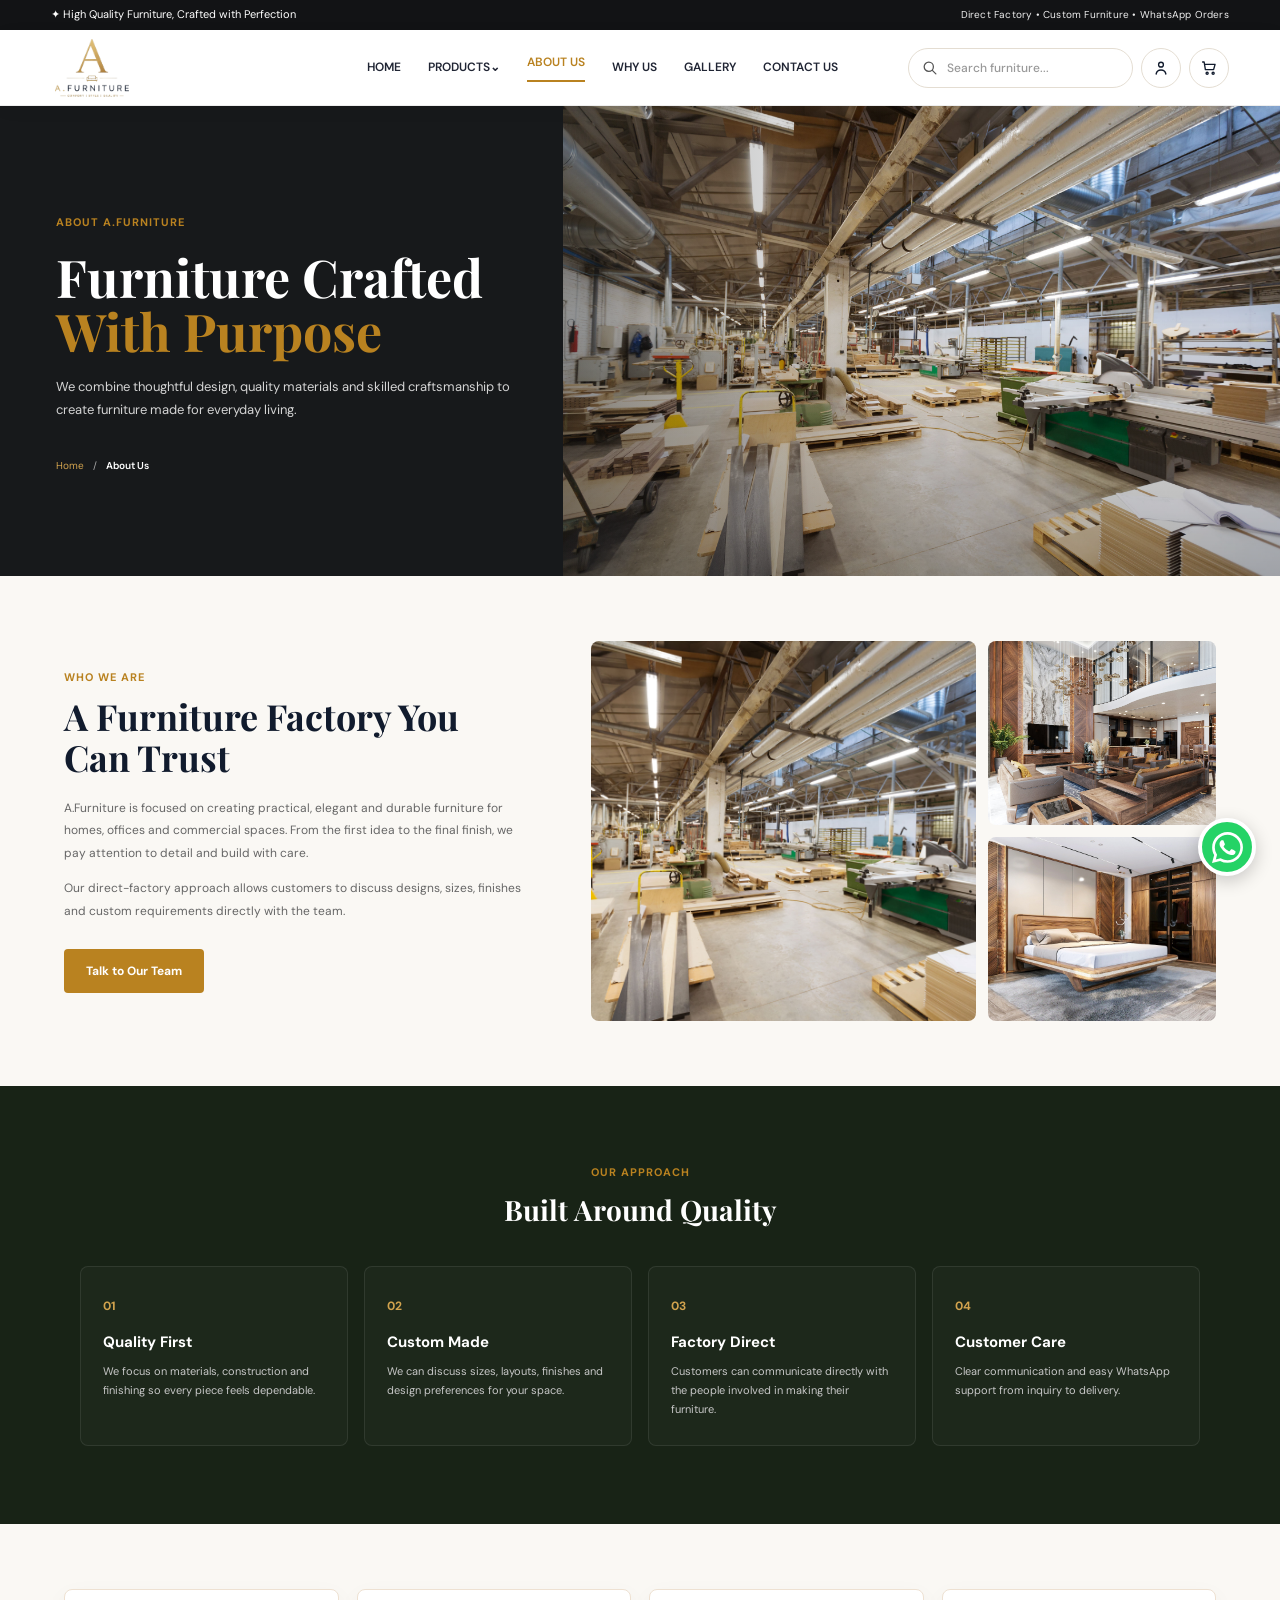
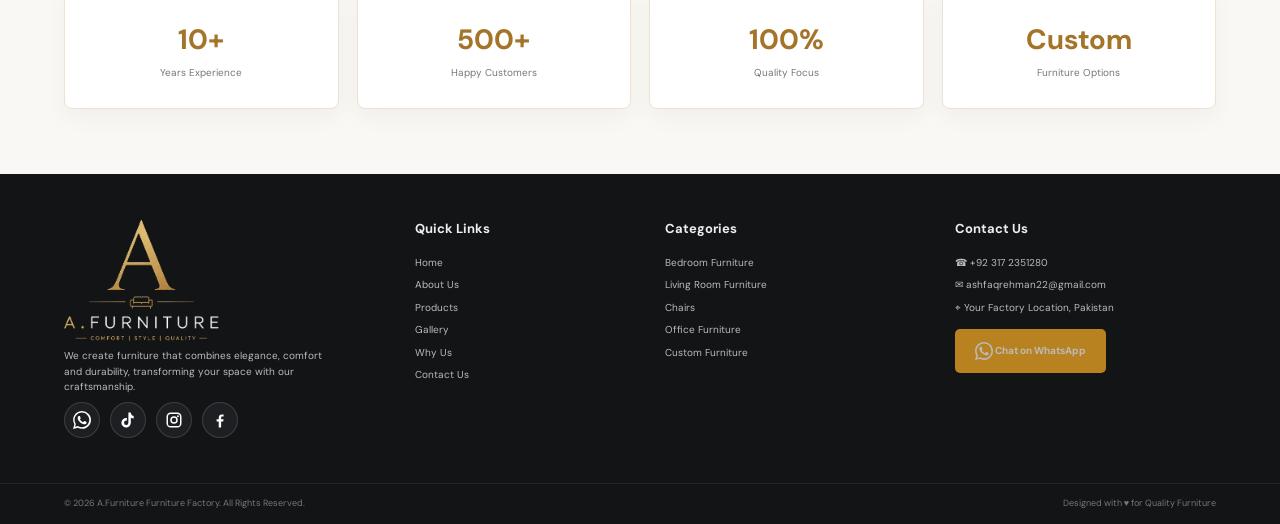
==== commit cc640ff2: "Add files via upload" ====
--- a/about.html
+++ b/about.html
@@ -99,15 +99,15 @@
         <p>We create furniture that combines elegance, comfort and durability, transforming your space with our craftsmanship.</p>
         <div class="social-icons">
           <a href="https://wa.me/923172351280" target="_blank" rel="noopener" aria-label="WhatsApp" title="WhatsApp"><span class="social-icon"><svg viewBox="0 0 24 24" aria-hidden="true"><path d="M20.5 3.5A11.8 11.8 0 0 0 12.1 0C5.5 0 .2 5.3.2 11.8c0 2.1.6 4.1 1.6 5.9L.1 24l6.4-1.7a11.8 11.8 0 0 0 5.6 1.4h.1c6.5 0 11.8-5.3 11.8-11.8 0-3.2-1.2-6.2-3.5-8.4Zm-8.4 18.2h-.1a9.8 9.8 0 0 1-5-1.4l-.4-.2-3.8 1 1-3.7-.2-.4a9.8 9.8 0 0 1-1.5-5.2c0-5.4 4.4-9.8 9.8-9.8 2.6 0 5.1 1 6.9 2.9a9.8 9.8 0 0 1 2.9 6.9c0 5.4-4.4 9.9-9.7 9.9Zm5.4-7.4c-.3-.1-1.7-.8-2-.9-.3-.1-.5-.1-.7.2l-.9 1.1c-.2.2-.3.2-.6.1-.3-.2-1.2-.5-2.3-1.4-.9-.8-1.4-1.7-1.6-2-.2-.3 0-.5.1-.6l.4-.5c.1-.2.2-.3.3-.5.1-.2.1-.4 0-.5-.1-.2-.7-1.6-.9-2.2-.2-.6-.5-.5-.7-.5h-.6c-.2 0-.5.1-.8.4-.3.3-1 1-1 2.5s1 2.9 1.2 3.1c.1.2 2.1 3.2 5 4.4.7.3 1.3.5 1.7.6.7.2 1.3.2 1.8.1.6-.1 1.7-.7 2-1.4.2-.7.2-1.3.2-1.4-.1-.2-.3-.3-.6-.4Z"/></svg></span></a>
-          <a href="#" aria-label="TikTok" title="TikTok"><span class="social-icon"><svg viewBox="0 0 24 24" aria-hidden="true"><path d="M19.6 6.7a4.8 4.8 0 0 1-3.8-3.8V2h-3.3v13.6a2.9 2.9 0 1 1-2.9-2.9c.3 0 .6.1.9.1V9.4a6.3 6.3 0 1 0 5.3 6.3V9.1a8.2 8.2 0 0 0 3.8.9V6.7Z"/></svg></span></a>
-          <a href="#" aria-label="Instagram" title="Instagram"><span class="social-icon"><svg viewBox="0 0 24 24" aria-hidden="true"><path d="M7.5 2h9A5.5 5.5 0 0 1 22 7.5v9a5.5 5.5 0 0 1-5.5 5.5h-9A5.5 5.5 0 0 1 2 16.5v-9A5.5 5.5 0 0 1 7.5 2Zm0 2A3.5 3.5 0 0 0 4 7.5v9A3.5 3.5 0 0 0 7.5 20h9a3.5 3.5 0 0 0 3.5-3.5v-9A3.5 3.5 0 0 0 16.5 4h-9ZM12 7a5 5 0 1 1 0 10 5 5 0 0 1 0-10Zm0 2a3 3 0 1 0 0 6 3 3 0 0 0 0-6Zm5.25-3.25a1.25 1.25 0 1 1 0 2.5 1.25 1.25 0 0 1 0-2.5Z"/></svg></span></a>
-          <a href="#" aria-label="Facebook" title="Facebook"><span class="social-icon"><svg viewBox="0 0 24 24" aria-hidden="true"><path d="M13.5 22v-8h2.8l.4-3.1h-3.2V8.9c0-.9.3-1.5 1.6-1.5h1.7V4.6c-.3 0-1.3-.1-2.4-.1-2.4 0-4 1.5-4 4.1v2.3H7.5V14h2.8v8h3.2Z"/></svg></span></a>
+          <a href="https://www.tiktok.com/@a.furniture111" target="_blank" rel="noopener" aria-label="TikTok" title="TikTok"><span class="social-icon"><svg viewBox="0 0 24 24" aria-hidden="true"><path d="M19.6 6.7a4.8 4.8 0 0 1-3.8-3.8V2h-3.3v13.6a2.9 2.9 0 1 1-2.9-2.9c.3 0 .6.1.9.1V9.4a6.3 6.3 0 1 0 5.3 6.3V9.1a8.2 8.2 0 0 0 3.8.9V6.7Z"/></svg></span></a>
+          <a href="https://www.instagram.com/a.furniture111?igsi=MXBqNWU5NXI4ZTVqMA==" target="_blank" rel="noopener" aria-label="Instagram" title="Instagram"><span class="social-icon"><svg viewBox="0 0 24 24" aria-hidden="true"><path d="M7.5 2h9A5.5 5.5 0 0 1 22 7.5v9a5.5 5.5 0 0 1-5.5 5.5h-9A5.5 5.5 0 0 1 2 16.5v-9A5.5 5.5 0 0 1 7.5 2Zm0 2A3.5 3.5 0 0 0 4 7.5v9A3.5 3.5 0 0 0 7.5 20h9a3.5 3.5 0 0 0 3.5-3.5v-9A3.5 3.5 0 0 0 16.5 4h-9ZM12 7a5 5 0 1 1 0 10 5 5 0 0 1 0-10Zm0 2a3 3 0 1 0 0 6 3 3 0 0 0 0-6Zm5.25-3.25a1.25 1.25 0 1 1 0 2.5 1.25 1.25 0 0 1 0-2.5Z"/></svg></span></a>
+          <a href="https://www.facebook.com/share/1Etyi5C34r/" target="_blank" rel="noopener" aria-label="Facebook" title="Facebook"><span class="social-icon"><svg viewBox="0 0 24 24" aria-hidden="true"><path d="M13.5 22v-8h2.8l.4-3.1h-3.2V8.9c0-.9.3-1.5 1.6-1.5h1.7V4.6c-.3 0-1.3-.1-2.4-.1-2.4 0-4 1.5-4 4.1v2.3H7.5V14h2.8v8h3.2Z"/></svg></span></a>
         </div>
       </div>
 
       <div><h4>Quick Links</h4><a href="index.html#home">Home</a><a href="about.html">About Us</a><a href="index.html#products">Products</a><a href="index.html#gallery">Gallery</a><a href="index.html#why-us">Why Us</a><a href="contact.html">Contact Us</a></div>
 
-      <div><h4>Categories</h4><a href="#">Bedroom Furniture</a><a href="#">Living Room Furniture</a><a href="#">Dining Room Furniture</a><a href="#">Office Furniture</a><a href="#">Custom Furniture</a></div>
+      <div><h4>Categories</h4><a href="#">Bedroom Furniture</a><a href="#">Living Room Furniture</a><a href="chairs.html">Chairs</a><a href="#">Office Furniture</a><a href="#">Custom Furniture</a></div>
 
       <div><h4>Contact Us</h4><p>☎ +92 317 2351280</p><p>✉ <a class="email-link" href="https://mail.google.com/mail/?view=cm&fs=1&to=ashfaqrehman22@gmail.com" target="_blank" rel="noopener">ashfaqrehman22@gmail.com</a></p><p>⌖ Your Factory Location, Pakistan</p><a class="footer-whatsapp" href="https://wa.me/923172351280" target="_blank" rel="noopener"><span class="wa-icon"><svg viewBox="0 0 24 24" aria-hidden="true"><path d="M20.5 3.5A11.9 11.9 0 0 0 12.03 0C5.45 0 .1 5.35.1 11.93c0 2.1.55 4.15 1.6 5.96L0 24l6.27-1.64a11.9 11.9 0 0 0 5.76 1.48h.01c6.58 0 11.93-5.35 11.93-11.93 0-3.19-1.24-6.18-3.47-8.41ZM12.04 21.83h-.01a9.86 9.86 0 0 1-5.02-1.37l-.36-.21-3.72.97.99-3.62-.23-.37a9.84 9.84 0 0 1-1.51-5.29c0-5.44 4.43-9.87 9.87-9.87 2.64 0 5.12 1.03 6.98 2.89a9.83 9.83 0 0 1 2.89 6.99c0 5.45-4.43 9.88-9.88 9.88Zm5.42-7.4c-.3-.15-1.78-.88-2.05-.98-.28-.1-.48-.15-.69.15-.2.3-.79.98-.96 1.18-.18.2-.35.23-.65.08-.3-.15-1.25-.46-2.38-1.47-.88-.78-1.47-1.74-1.64-2.03-.17-.3-.02-.46.13-.61.14-.14.3-.35.45-.53.15-.18.2-.3.3-.5.1-.2.05-.38-.03-.53-.08-.15-.69-1.66-.94-2.27-.25-.6-.5-.52-.69-.53h-.59c-.2 0-.53.08-.81.38-.28.3-1.06 1.04-1.06 2.54s1.09 2.95 1.24 3.15c.15.2 2.14 3.27 5.19 4.59.73.32 1.3.51 1.74.65.73.23 1.4.2 1.93.12.59-.09 1.78-.73 2.03-1.43.25-.7.25-1.3.18-1.43-.08-.12-.28-.2-.58-.35Z"/></svg></span> Chat on WhatsApp</a></div>
     </div>
--- a/assets/css/style.css
+++ b/assets/css/style.css
@@ -568,3 +568,21 @@
 .checkout-product-code{display:block;margin-top:4px;font-size:11px;color:#9a6c1e;font-weight:700}
 
 .email-link{color:inherit;text-decoration:none}.email-link:hover{text-decoration:underline}
+
+/* Custom furniture conversion section */
+.custom-furniture{background:#17191b;color:#fff;padding-top:72px;padding-bottom:72px}
+.custom-furniture-inner{max-width:1120px;margin:auto;display:grid;grid-template-columns:1.35fr .85fr;gap:42px;align-items:stretch}
+.custom-furniture-copy{padding:8px 0}
+.custom-furniture-copy h2{font-size:36px;line-height:1.12;margin:10px 0 13px;color:#fff;max-width:650px}
+.custom-furniture-copy p{max-width:650px;color:#c9c9c9;font-size:12px;line-height:1.85;margin-bottom:20px}
+.custom-points{display:flex;flex-wrap:wrap;gap:8px;margin-bottom:24px}
+.custom-points span{font-size:9px;font-weight:700;padding:7px 10px;border:1px solid rgba(210,163,78,.35);border-radius:999px;color:#e8d5b3;background:rgba(210,163,78,.06)}
+.custom-actions{display:flex;flex-wrap:wrap;gap:10px}
+.custom-actions .btn{display:inline-flex;align-items:center;gap:7px}
+.custom-furniture-steps{display:flex;flex-direction:column;justify-content:center;gap:10px;padding:18px;border:1px solid rgba(255,255,255,.09);border-radius:10px;background:linear-gradient(145deg,rgba(255,255,255,.045),rgba(255,255,255,.015));box-shadow:0 18px 45px rgba(0,0,0,.16)}
+.custom-step{display:flex;gap:14px;align-items:flex-start;padding:16px 12px;border-bottom:1px solid rgba(255,255,255,.08)}
+.custom-step:last-child{border-bottom:0}
+.custom-step>span{width:34px;height:34px;flex:0 0 34px;border-radius:50%;display:flex;align-items:center;justify-content:center;background:rgba(210,163,78,.12);border:1px solid rgba(210,163,78,.38);color:#d2a34e;font-size:10px;font-weight:800}
+.custom-step b{display:block;font-size:12px;margin:1px 0 5px}
+.custom-step small{display:block;color:#aeadab;font-size:9px;line-height:1.6}
+@media(max-width:800px){.custom-furniture{padding-top:52px;padding-bottom:52px}.custom-furniture-inner{grid-template-columns:1fr;gap:24px}.custom-furniture-copy h2{font-size:29px}.custom-furniture-steps{padding:10px}.custom-step{padding:14px 9px}}
